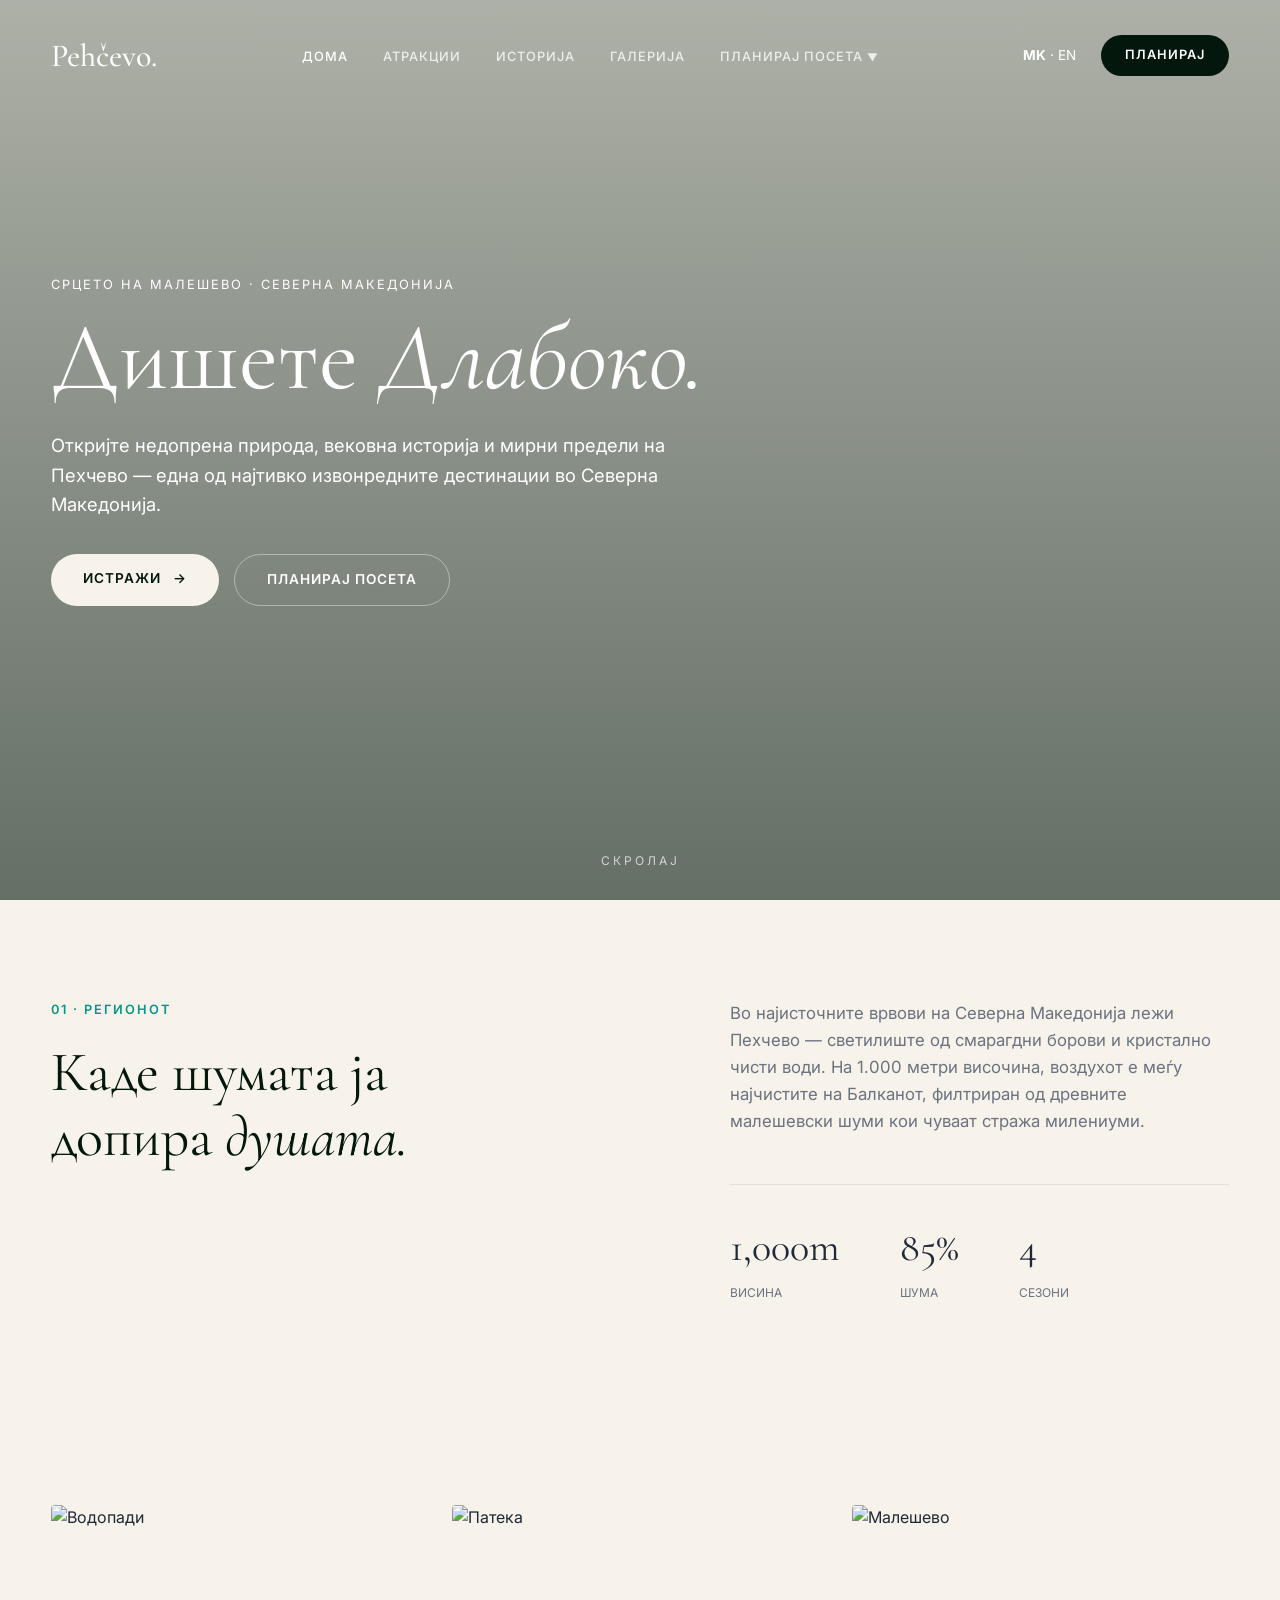
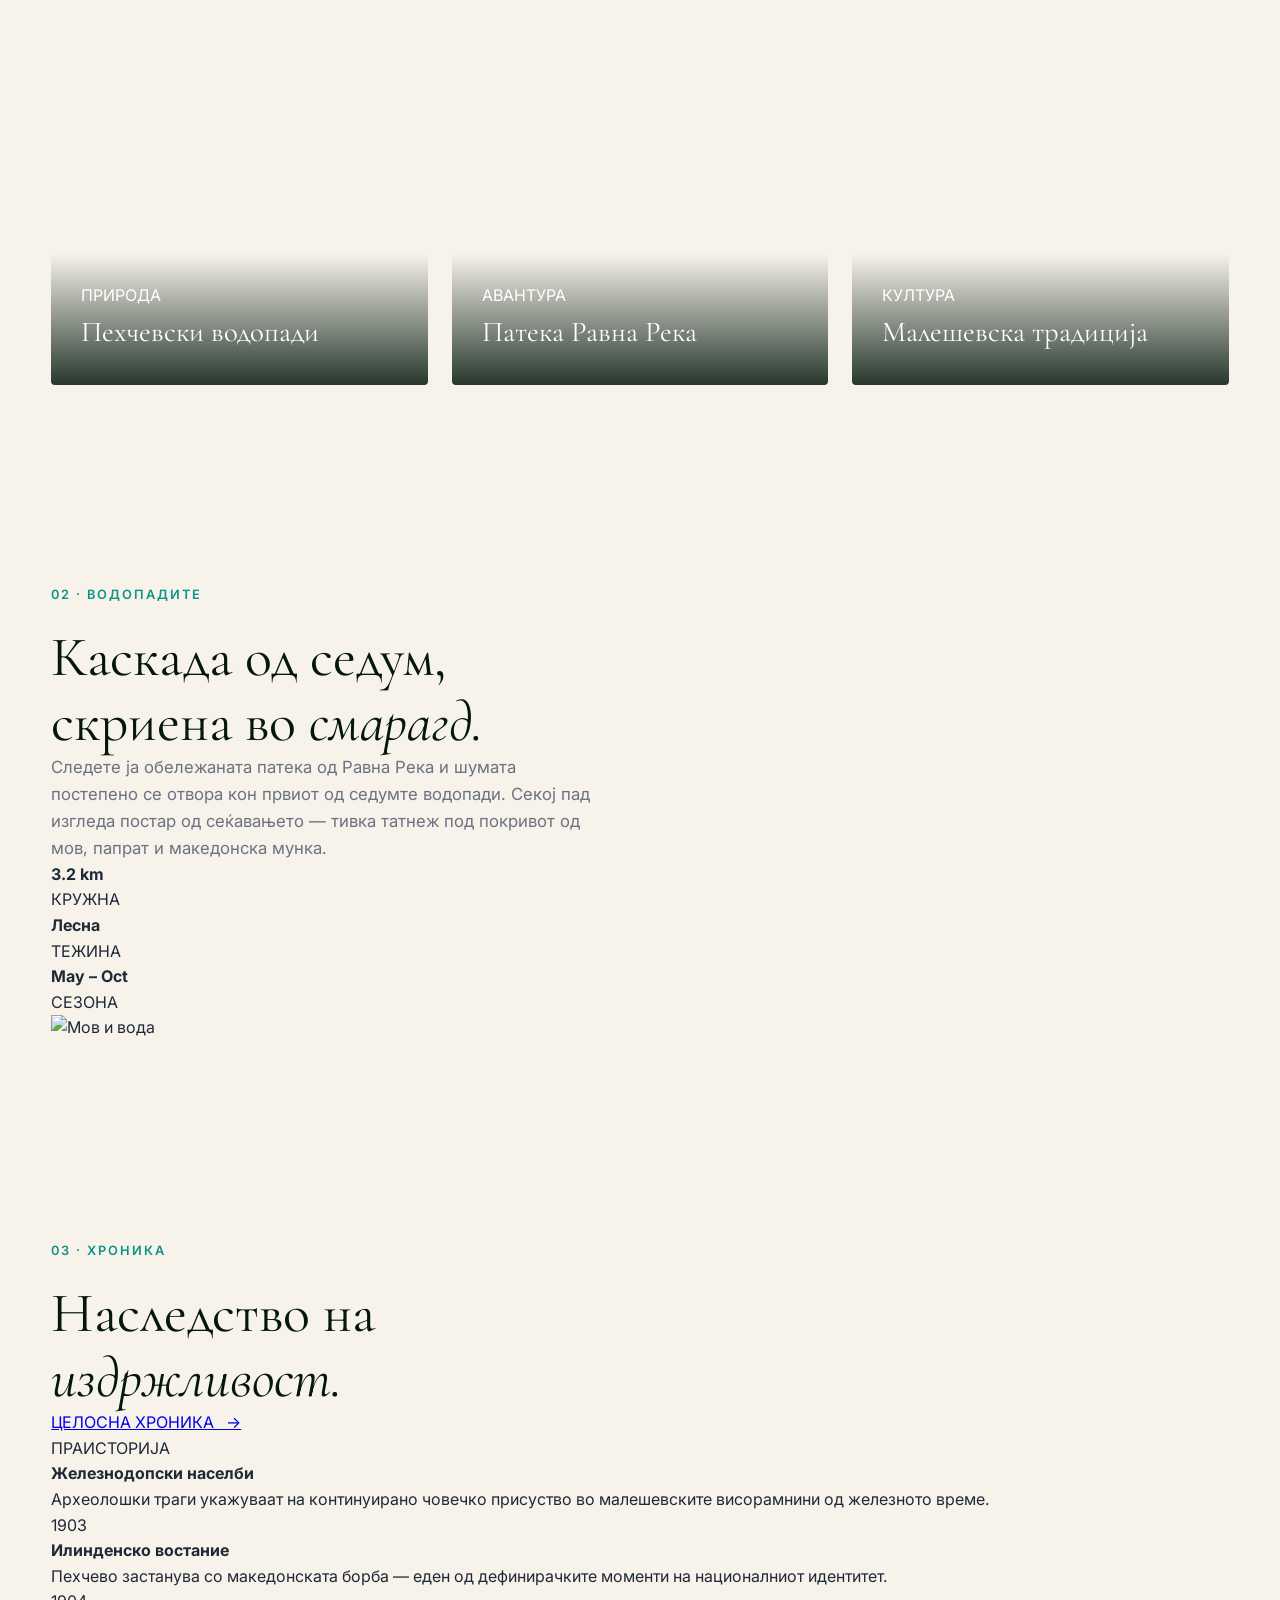
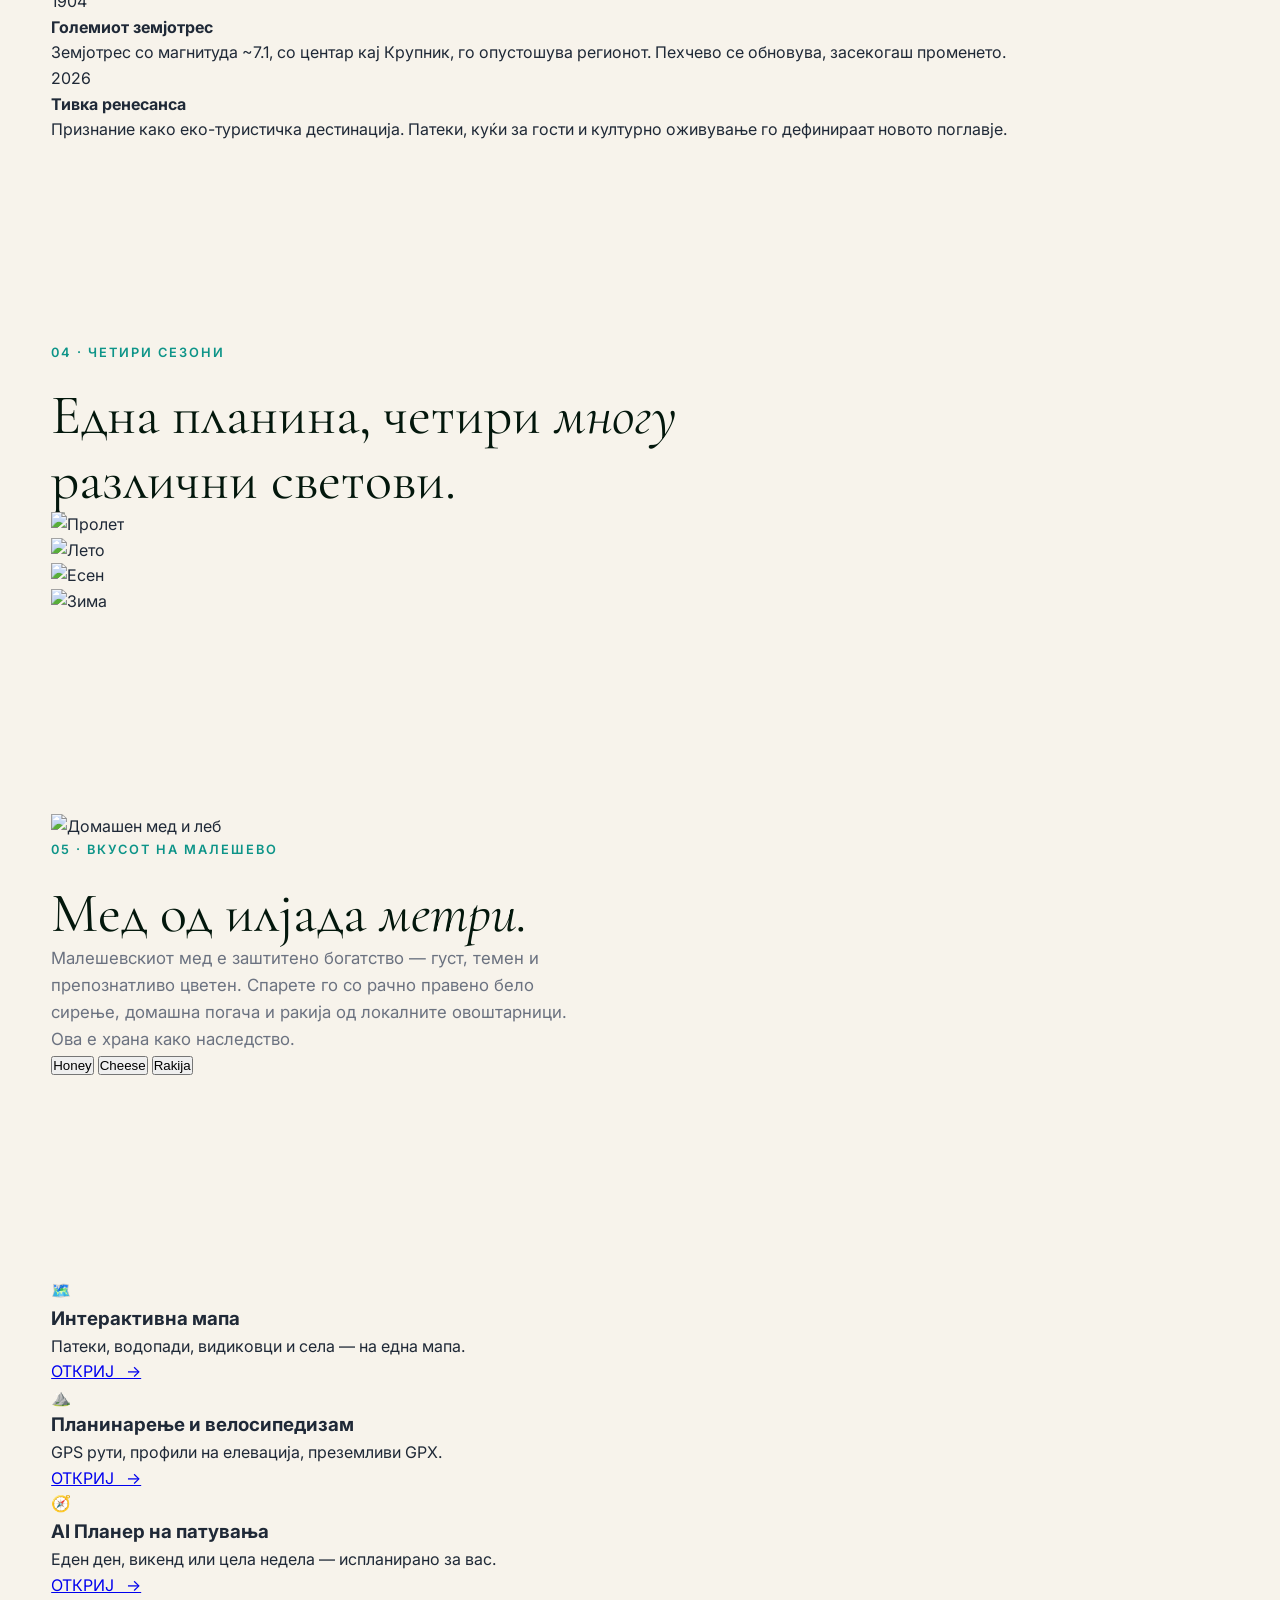
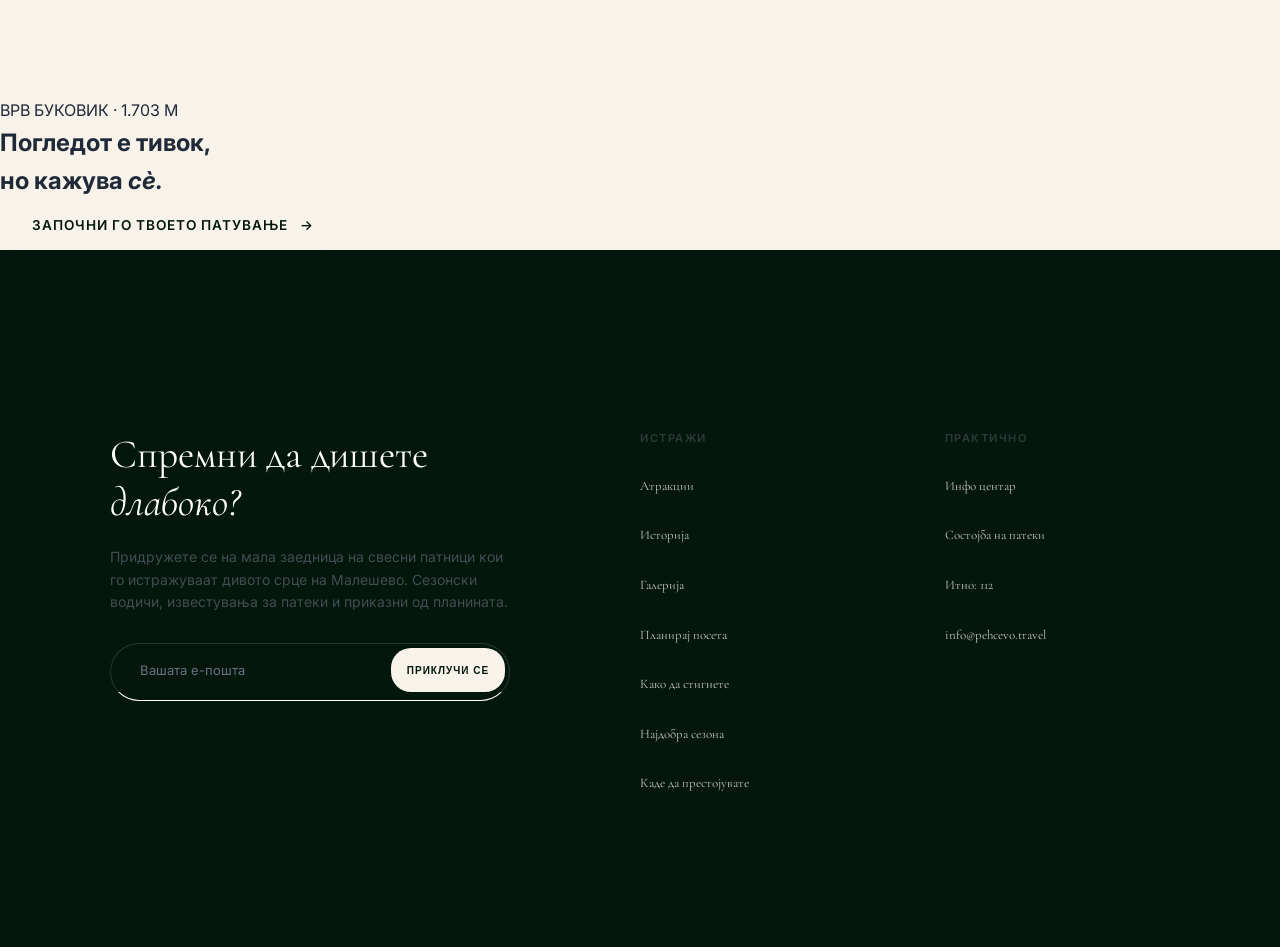
==== index.html @ 31b8f84a "first commit" ====
<!DOCTYPE html>
<html lang="mk">
<head>
    <meta charset="UTF-8">
    <meta name="viewport" content="width=device-width, initial-scale=1.0">
    <title>Пехчево - Дишете Длабоко</title>
    <!-- Премиум фонтови за автентичен изглед -->
    <link href="https://fonts.googleapis.com/css2?family=Cormorant+Garamond:ital,wght@0,400;0,500;0,600;1,400;1,500&family=Inter:wght@300;400;500;600&display=swap" rel="stylesheet">
    <link rel="stylesheet" href="css/style.css">
</head>
<body>

    <!-- HERO СЕКЦИЈА -->
    <header class="hero">
        <nav class="navbar">
            <div class="logo">Pehčevo.</div>
            <ul class="nav-links">
                <li><a href="#" class="active">ДОМА</a></li>
                <li><a href="attractions.html">АТРАКЦИИ</a></li>
                <li><a href="history.html">ИСТОРИЈА</a></li>
                <li><a href="galery.html">ГАЛЕРИЈА</a></li>
                <li><a href="visitplan.html">ПЛАНИРАЈ ПОСЕТА <small>▼</small></a></li>
            </ul>
            <div class="nav-right">
                <span class="lang-selector"><b>MK</b> · EN</span>
                <a href="#" class="btn-nav-cta">ПЛАНИРАЈ</a>
            </div>
        </nav>
        
        <div class="hero-content">
            <span class="hero-tag">СРЦЕТО НА МАЛЕШЕВО · СЕВЕРНА МАКЕДОНИЈА</span>
            <h1>Дишете <i>Длабоко.</i></h1>
            <p class="hero-desc">Откријте недопрена природа, вековна историја и мирни предели на Пехчево — една од најтивко извонредните дестинации во Северна Македонија.</p>
            <div class="hero-actions">
                <a href="#" class="btn btn-cream">ИСТРАЖИ &nbsp; →</a>
                <a href="#" class="btn btn-outline">ПЛАНИРАЈ ПОСЕТА</a>
            </div>
        </div>
        <div class="hero-footer">СКРОЛАЈ</div>
    </header>

    <main>
        <!-- СЕКЦИЈА 1: РЕГИОНОТ (СПЛИТ ТЕКСТ СО СТАТИСТИКИ) -->
        <section class="section-region">
            <div class="container-fluid split-layout">
                <div class="split-left">
                    <span class="section-tag">01 · РЕГИОНОТ</span>
                    <h2 class="section-title">Каде шумата ја<br>допира <i>душата.</i></h2>
                </div>
                <div class="split-right">
                    <p class="text-block">Во најисточните врвови на Северна Македонија лежи Пехчево — светилиште од смарагдни борови и кристално чисти води. На 1.000 метри височина, воздухот е меѓу најчистите на Балканот, филтриран од древните малешевски шуми кои чуваат стража милениуми.</p>
                    
                    <div class="stats-row">
                        <div class="stat-item">
                            <h3>1,000m</h3>
                            <span>ВИСИНА</span>
                        </div>
                        <div class="stat-item">
                            <h3>85%</h3>
                            <span>ШУМА</span>
                        </div>
                        <div class="stat-item">
                            <h3>4</h3>
                            <span>СЕЗОНИ</span>
                        </div>
                    </div>
                </div>
            </div>
        </section>

        <!-- СЕКЦИЈА 1.2: ТРИТЕ КАРТИЧКИ (НАМАЛЕНИ И ЕЛЕГАНТНИ) -->
        <section class="section-cards">
            <div class="container-fluid cards-container">
                <div class="compact-card">
                    <img src="https://images.unsplash.com/photo-1441974231531-c6227db76b6e?auto=format&fit=crop&w=600&q=80" alt="Водопади">
                    <div class="card-content">
                        <span class="card-tag">ПРИРОДА</span>
                        <h4>Пехчевски водопади</h4>
                    </div>
                </div>
                <div class="compact-card">
                    <img src="https://images.unsplash.com/photo-1447752875215-b2761acb3c5d?auto=format&fit=crop&w=600&q=80" alt="Патека">
                    <div class="card-content">
                        <span class="card-tag">АВАНТУРА</span>
                        <h4>Патека Равна Река</h4>
                    </div>
                </div>
                <div class="compact-card">
                    <img src="https://images.unsplash.com/photo-1464822759023-fed622ff2c3b?auto=format&fit=crop&w=600&q=80" alt="Малешево">
                    <div class="card-content">
                        <span class="card-tag">КУЛТУРА</span>
                        <h4>Малешевска традиција</h4>
                    </div>
                </div>
            </div>
        </section>

        <!-- СЕКЦИЈА 2: ВОДОПАДИТЕ (ЛЕВО ТЕКСТ, ДЕСНО ВЕРТИКАЛНА СЛИКА) -->
        <section class="section-cascade">
            <div class="container-fluid cascade-grid">
                <div class="cascade-text">
                    <span class="section-tag">02 · ВОДОПАДИТЕ</span>
                    <h2 class="section-title">Каскада од седум,<br>скриена во <i>смарагд.</i></h2>
                    <p class="text-block">Следете ја обележаната патека од Равна Река и шумата постепено се отвора кон првиот од седумте водопади. Секој пад изгледа постар од сеќавањето — тивка татнеж под покривот од мов, папрат и македонска мунка.</p>
                    
                    <div class="specs-row">
                        <div class="spec-item">
                            <h4>3.2 km</h4>
                            <span>КРУЖНА</span>
                        </div>
                        <div class="spec-item">
                            <h4>Лесна</h4>
                            <span>ТЕЖИНА</span>
                        </div>
                        <div class="spec-item">
                            <h4>May – Oct</h4>
                            <span>СЕЗОНА</span>
                        </div>
                    </div>
                </div>
                <div class="cascade-image">
                    <img src="https://images.unsplash.com/photo-1546182990-dffeafbe841d?auto=format&fit=crop&w=800&q=80" alt="Мов и вода">
                </div>
            </div>
        </section>

        <!-- СЕКЦИЈА 3: ХРОНИКА (ТЕМНО ЗЕЛЕНА) -->
        <section class="section-chronology">
            <div class="container-fluid">
                <div class="chronology-header">
                    <div>
                        <span class="section-tag">03 · ХРОНИКА</span>
                        <h2 class="section-title text-white">Наследство на<br><i>издржливост.</i></h2>
                    </div>
                    <a href="#" class="btn-timeline-link">ЦЕЛОСНА ХРОНИКА &nbsp; →</a>
                </div>
                
                <div class="chronology-timeline">
                    <div class="timeline-column">
                        <span class="timeline-tag"><span class="dot"></span> ПРАИСТОРИЈА</span>
                        <h4>Железнодопски населби</h4>
                        <p>Археолошки траги укажуваат на континуирано човечко присуство во малешевските висорамнини од железното време.</p>
                    </div>
                    <div class="timeline-column">
                        <span class="timeline-tag"><span class="dot"></span> 1903</span>
                        <h4>Илинденско востание</h4>
                        <p>Пехчево застанува со македонската борба — еден од дефинирачките моменти на националниот идентитет.</p>
                    </div>
                    <div class="timeline-column">
                        <span class="timeline-tag"><span class="dot"></span> 1904</span>
                        <h4>Големиот земјотрес</h4>
                        <p>Земјотрес со магнитуда ~7.1, со центар кај Крупник, го опустошува регионот. Пехчево се обновува, засекогаш променето.</p>
                    </div>
                    <div class="timeline-column">
                        <span class="timeline-tag"><span class="dot"></span> 2026</span>
                        <h4>Тивка ренесанса</h4>
                        <p>Признание како еко-туристичка дестинација. Патеки, куќи за гости и културно оживување го дефинираат новото поглавје.</p>
                    </div>
                </div>
            </div>
        </section>

        <!-- СЕКЦИЈА 4: ЧЕТИРИ СЕЗОНИ (КАРУСЕЛ СЛИКИ) -->
        <section class="section-seasons">
            <div class="container-fluid">
                <span class="section-tag">04 · ЧЕТИРИ СЕЗОНИ</span>
                <h2 class="section-title">Една планина, четири <i>многу</i><br>различни светови.</h2>
                
                <div class="seasons-track">
                    <div class="season-img"><img src="https://images.unsplash.com/photo-1502082553048-f009c37129b9?auto=format&fit=crop&w=500&q=80" alt="Пролет"></div>
                    <div class="season-img"><img src="https://images.unsplash.com/photo-1507525428034-b723cf961d3e?auto=format&fit=crop&w=500&q=80" alt="Лето"></div>
                    <div class="season-img"><img src="https://images.unsplash.com/photo-1441974231531-c6227db76b6e?auto=format&fit=crop&w=500&q=80" alt="Есен"></div>
                    <div class="season-img"><img src="https://images.unsplash.com/photo-1485594050903-8e8ee7b071a8?auto=format&fit=crop&w=500&q=80" alt="Зима"></div>
                </div>
            </div>
        </section>

        <!-- СЕКЦИЈА 5: ВКУСОТ НА МАЛЕШЕВО (МЕД И ХРАНА) -->
        <section class="section-taste">
            <div class="container-fluid taste-grid">
                <div class="taste-image">
                    <img src="https://images.unsplash.com/photo-1587049352846-4a222e784d38?auto=format&fit=crop&w=800&q=80" alt="Домашен мед и леб">
                </div>
                <div class="taste-text">
                    <span class="section-tag">05 · ВКУСОТ НА МАЛЕШЕВО</span>
                    <h2 class="section-title">Мед од илјада <i>метри.</i></h2>
                    <p class="text-block">Малешевскиот мед е заштитено богатство — густ, темен и препознатливо цветен. Спарете го со рачно правено бело сирење, домашна погача и ракија од локалните овоштарници. Ова е храна како наследство.</p>
                    
                    <div class="taste-tabs">
                        <button class="tab-btn active">Honey</button>
                        <button class="tab-btn">Cheese</button>
                        <button class="tab-btn">Rakija</button>
                    </div>
                </div>
            </div>
        </section>

        <!-- СЕКЦИЈА 6: ТРИТЕ БЕЛИ КАРТИЧКИ СО ИКОНИ -->
        <section class="section-tools">
            <div class="container-fluid tools-grid">
                <div class="tool-card">
                    <div class="tool-icon">🗺️</div>
                    <h3>Интерактивна мапа</h3>
                    <p>Патеки, водопади, видиковци и села — на една мапа.</p>
                    <a href="#" class="tool-link">ОТКРИЈ &nbsp; →</a>
                </div>
                <div class="tool-card">
                    <div class="tool-icon">⛰️</div>
                    <h3>Планинарење и велосипедизам</h3>
                    <p>GPS рути, профили на елевација, преземливи GPX.</p>
                    <a href="#" class="tool-link">ОТКРИЈ &nbsp; →</a>
                </div>
                <div class="tool-card">
                    <div class="tool-icon">🧭</div>
                    <h3>AI Планер на патувања</h3>
                    <p>Еден ден, викенд или цела недела — испланирано за вас.</p>
                    <a href="#" class="tool-link">ОТКРИЈ &nbsp; →</a>
                </div>
            </div>
        </section>

        <!-- СЕКЦИЈА 7: ГОЛЕМ ЦИТАТ БАНЕР -->
        <section class="section-quote-banner">
            <div class="quote-content">
                <span class="quote-tag">ВРВ БУКОВИК · 1.703 М</span>
                <h2>Погледот е тивок,<br>но кажува <i>сè.</i></h2>
                <a href="#" class="btn btn-cream">ЗАПОЧНИ ГО ТВОЕТО ПАТУВАЊЕ &nbsp; →</a>
            </div>
        </section>
    </main>

    <!-- ФУТЕР -->
    <footer class="footer">
        <div class="container-fluid footer-grid">
            <div class="footer-left">
                <h2>Спремни да дишете<br><i>длабоко?</i></h2>
                <p>Придружете се на мала заедница на свесни патници кои го истражуваат дивото срце на Малешево. Сезонски водичи, известувања за патеки и приказни од планината.</p>
                
                <div class="newsletter-wrap">
                    <input type="email" placeholder="Вашата е-пошта">
                    <button>ПРИКЛУЧИ СЕ</button>
                </div>
            </div>
            
            <div class="footer-links-col">
                <h4>ИСТРАЖИ</h4>
                <ul>
                    <li><a href="#">Атракции</a></li>
                    <li><a href="#">Историја</a></li>
                    <li><a href="#">Галерија</a></li>
                    <li><a href="#">Планирај посета</a></li>
                    <li><a href="#">Како да стигнете</a></li>
                    <li><a href="#">Најдобра сезона</a></li>
                    <li><a href="#">Каде да престојувате</a></li>
                </ul>
            </div>
            
            <div class="footer-links-col">
                <h4>ПРАКТИЧНО</h4>
                <ul>
                    <li><a href="#">Инфо центар</a></li>
                    <li><a href="#">Состојба на патеки</a></li>
                    <li><a href="#">Итно: 112</a></li>
                    <li><a href="#" class="email-link">info@pehcevo.travel</a></li>
                </ul>
            </div>
        </div>
    </footer>

    <script src="script.js"></script>
</body>
</html>
---- css/style.css ----
@charset "UTF-8";
* {
  margin: 0;
  padding: 0;
  box-sizing: border-box;
}

body {
  font-family: "Inter", sans-serif;
  background-color: oklch(96.5% 0.012 85deg);
  color: #1F2937;
  line-height: 1.6;
  overflow-x: hidden;
}
body.bg-cream .navbar {
  background-color: rgba(250, 248, 245, 0.85);
  backdrop-filter: blur(12px);
  border-bottom: 1px solid rgba(3, 23, 12, 0.05);
}
body.bg-cream .navbar .logo, body.bg-cream .navbar .nav-links a {
  color: #03170C;
}
body.bg-cream .navbar .nav-links a.active {
  border-bottom: 1px solid #03170C;
}

.container-fluid, .container-fluid-atrakcii {
  width: 100%;
  max-width: 1400px;
  margin: 0 auto;
  padding: 100px 4%;
}

.container-fluid-atrakcii {
  max-width: 1300px;
}

.section-tag {
  font-size: 0.8rem;
  font-weight: 600;
  letter-spacing: 2px;
  color: #0D9488;
  display: block;
  margin-bottom: 20px;
}

.section-title {
  font-family: "Cormorant Garamond", serif;
  font-size: 3.5rem;
  font-weight: 400;
  line-height: 1.15;
  color: #03170C;
}
.section-title i {
  font-style: italic;
}

.text-block {
  font-size: 1.05rem;
  color: #6B7280;
  max-width: 540px;
}

.btn {
  display: inline-block;
  padding: 14px 32px;
  border-radius: 50px;
  text-decoration: none;
  font-size: 0.85rem;
  font-weight: 600;
  letter-spacing: 1px;
  transition: all 0.3s ease;
}
.btn.btn-cream {
  background-color: oklch(96.5% 0.012 85deg);
  color: #03170C;
}
.btn.btn-cream:hover {
  background-color: rgba(250, 248, 245, 0.9);
}
.btn.btn-outline {
  border: 1px solid rgba(255, 255, 255, 0.4);
  color: #FFFFFF;
}
.btn.btn-outline:hover {
  border-color: #FFFFFF;
  background-color: rgba(255, 255, 255, 0.05);
}

.navbar {
  display: flex;
  justify-content: space-between;
  align-items: center;
  position: fixed;
  top: 0;
  left: 0;
  width: 100%;
  padding: 30px 4%;
  z-index: 100;
  transition: all 0.4s ease;
}
.navbar .logo {
  font-family: "Cormorant Garamond", serif;
  font-size: 2rem;
  font-weight: 500;
  color: #FFFFFF;
}
.navbar .nav-links {
  display: flex;
  list-style: none;
  gap: 35px;
}
.navbar .nav-links a {
  color: #FFFFFF;
  text-decoration: none;
  font-size: 0.8rem;
  letter-spacing: 1px;
  font-weight: 500;
  opacity: 0.8;
  padding-bottom: 4px;
  transition: opacity 0.3s;
}
.navbar .nav-links a.active, .navbar .nav-links a:hover {
  opacity: 1;
}
.navbar .nav-right {
  display: flex;
  align-items: center;
  gap: 25px;
  font-size: 0.85rem;
  color: #FFFFFF;
}
.navbar .nav-right .btn-nav-cta {
  background: #03170C;
  color: #FFFFFF;
  text-decoration: none;
  padding: 10px 24px;
  border-radius: 50px;
  font-weight: 600;
  font-size: 0.8rem;
  letter-spacing: 1px;
}

.atrakcii-hero {
  padding-top: 180px;
  padding-bottom: 60px;
}
.atrakcii-hero .editorial-title {
  font-family: "Cormorant Garamond", serif;
  font-size: 4.8rem;
  font-weight: 400;
  line-height: 1.05;
  color: #03170C;
  margin-bottom: 25px;
}
.atrakcii-hero .editorial-title i {
  font-style: italic;
}
.atrakcii-hero .editorial-subtitle {
  font-size: 1.15rem;
  color: #6B7280;
  max-width: 620px;
  line-height: 1.6;
}

.section-grid-atrakcii {
  padding-bottom: 140px;
}
.section-grid-atrakcii .attractions-masonry {
  display: grid;
  grid-template-columns: 1fr 1fr;
  gap: 60px;
  align-items: flex-start;
}
.section-grid-atrakcii .masonry-column {
  display: flex;
  flex-direction: column;
  gap: 80px;
}
.section-grid-atrakcii .masonry-column.col-right {
  margin-top: 120px;
}
.section-grid-atrakcii .attraction-card {
  cursor: pointer;
  transition: transform 0.4s cubic-bezier(0.25, 1, 0.5, 1);
}
.section-grid-atrakcii .attraction-card .card-image-wrapper {
  width: 100%;
  height: 540px;
  overflow: hidden;
  border-radius: 2px;
  background-color: #E5E7EB;
  margin-bottom: 22px;
}
.section-grid-atrakcii .attraction-card .card-image-wrapper img {
  width: 100%;
  height: 100%;
  -o-object-fit: cover;
     object-fit: cover;
  transition: transform 0.7s cubic-bezier(0.25, 1, 0.5, 1);
}
.section-grid-atrakcii .attraction-card .card-meta {
  display: flex;
  justify-content: space-between;
  align-items: center;
  border-bottom: 1px solid rgba(3, 23, 12, 0.08);
  padding-bottom: 12px;
  margin-bottom: 16px;
}
.section-grid-atrakcii .attraction-card .card-meta .tag {
  font-size: 0.75rem;
  font-weight: 600;
  letter-spacing: 1.5px;
  color: #0D9488;
}
.section-grid-atrakcii .attraction-card .card-meta .details {
  font-size: 0.75rem;
  color: #9CA3AF;
  letter-spacing: 0.5px;
}
.section-grid-atrakcii .attraction-card h3 {
  font-family: "Cormorant Garamond", serif;
  font-size: 2.2rem;
  font-weight: 400;
  color: #03170C;
  margin-bottom: 12px;
}
.section-grid-atrakcii .attraction-card p {
  font-size: 0.95rem;
  color: #6B7280;
  line-height: 1.55;
  max-width: 92%;
}
.section-grid-atrakcii .attraction-card:hover {
  transform: translateY(-6px);
}
.section-grid-atrakcii .attraction-card:hover .card-image-wrapper img {
  transform: scale(1.03);
}

.editorial-modal {
  position: fixed;
  top: 0;
  left: 0;
  width: 100%;
  height: 100%;
  z-index: 1000;
  display: flex;
  align-items: center;
  justify-content: center;
  opacity: 0;
  pointer-events: none;
  transition: opacity 0.4s ease;
}
.editorial-modal.open {
  opacity: 1;
  pointer-events: auto;
}
.editorial-modal.open .modal-window {
  transform: scale(1) translateY(0);
}
.editorial-modal .modal-backdrop {
  position: absolute;
  width: 100%;
  height: 100%;
  background-color: rgba(3, 23, 12, 0.4);
  backdrop-filter: blur(8px);
}
.editorial-modal .modal-window {
  position: relative;
  background-color: oklch(96.5% 0.012 85deg);
  width: 92%;
  max-width: 1050px;
  max-height: 85vh;
  border-radius: 4px;
  overflow-y: auto;
  z-index: 1001;
  box-shadow: 0 30px 60px rgba(3, 23, 12, 0.15);
  transform: scale(0.96) translateY(20px);
  transition: transform 0.5s cubic-bezier(0.25, 1, 0.5, 1);
}
.editorial-modal .modal-window::-webkit-scrollbar {
  width: 6px;
}
.editorial-modal .modal-window::-webkit-scrollbar-thumb {
  background-color: rgba(3, 23, 12, 0.2);
  border-radius: 10px;
}
.editorial-modal .modal-close-btn {
  position: absolute;
  top: 20px;
  right: 25px;
  background: transparent;
  border: none;
  font-size: 2.8rem;
  cursor: pointer;
  color: #03170C;
  z-index: 1002;
  line-height: 1;
  opacity: 0.5;
  transition: opacity 0.2s;
}
.editorial-modal .modal-close-btn:hover {
  opacity: 1;
}
.editorial-modal .modal-grid {
  display: grid;
  grid-template-columns: 1.1fr 1fr;
  align-items: stretch;
}
.editorial-modal .modal-image-col {
  position: relative;
  min-height: 550px;
}
.editorial-modal .modal-image-col img {
  width: 100%;
  height: 100%;
  -o-object-fit: cover;
     object-fit: cover;
  position: absolute;
  top: 0;
  left: 0;
}
.editorial-modal .modal-text-col {
  padding: 60px 50px;
  display: flex;
  flex-direction: column;
  justify-content: center;
}
.editorial-modal .modal-text-col .modal-header-meta {
  display: flex;
  gap: 15px;
  margin-bottom: 25px;
  align-items: center;
  border-bottom: 1px solid rgba(3, 23, 12, 0.08);
  padding-bottom: 15px;
}
.editorial-modal .modal-text-col .modal-tag {
  font-size: 0.8rem;
  font-weight: 600;
  color: #0D9488;
  letter-spacing: 2px;
}
.editorial-modal .modal-text-col .modal-meta-info {
  font-size: 0.8rem;
  color: #6B7280;
}
.editorial-modal .modal-text-col h2 {
  font-family: "Cormorant Garamond", serif;
  font-size: 3.2rem;
  font-weight: 400;
  color: #03170C;
  line-height: 1.1;
  margin-bottom: 25px;
}
.editorial-modal .modal-text-col p {
  font-size: 1rem;
  color: #1F2937;
  line-height: 1.65;
  margin-bottom: 40px;
}
.editorial-modal .modal-text-col .btn-modal-cta {
  display: inline-block;
  background-color: #03170C;
  color: #FFFFFF;
  text-decoration: none;
  padding: 14px 38px;
  border-radius: 50px;
  font-size: 0.85rem;
  font-weight: 600;
  letter-spacing: 1px;
  transition: background-color 0.3s;
}
.editorial-modal .modal-text-col .btn-modal-cta:hover {
  background-color: rgb(5.9423076923, 45.5576923077, 23.7692307692);
}

.hero {
  height: 100vh;
  background: linear-gradient(rgba(3, 23, 12, 0.3), rgba(3, 23, 12, 0.6)), url("https://images.unsplash.com/photo-1448375240586-882707db888b?auto=format&fit=crop&w=1920&q=80") center center/cover;
  display: flex;
  flex-direction: column;
  justify-content: space-between;
  padding: 30px 4%;
  color: #FFFFFF;
}
.hero .hero-content {
  max-width: 680px;
  margin: auto 0;
}
.hero .hero-content h1 {
  font-family: "Cormorant Garamond", serif;
  font-size: 6rem;
  font-weight: 400;
  margin-bottom: 25px;
  line-height: 1;
}
.hero .hero-content h1 i {
  font-style: italic;
}
.hero .hero-content .hero-tag {
  font-size: 0.8rem;
  letter-spacing: 2px;
  display: block;
  margin-bottom: 15px;
}
.hero .hero-content .hero-desc {
  font-size: 1.15rem;
  margin-bottom: 35px;
}
.hero .hero-content .hero-actions {
  display: flex;
  gap: 15px;
}
.hero .hero-footer {
  text-align: center;
  font-size: 0.75rem;
  letter-spacing: 3px;
  opacity: 0.7;
}

.split-layout {
  display: grid;
  grid-template-columns: 1.2fr 1fr;
  gap: 80px;
}
.split-layout .stats-row {
  display: flex;
  gap: 60px;
  margin-top: 50px;
  padding-top: 30px;
  border-top: 1px solid rgba(0, 0, 0, 0.08);
}
.split-layout .stats-row .stat-item h3 {
  font-family: "Cormorant Garamond", serif;
  font-size: 2.5rem;
  font-weight: 400;
}
.split-layout .stats-row .stat-item span {
  font-size: 0.75rem;
  color: #6B7280;
}

.section-cards .cards-container {
  display: grid;
  grid-template-columns: repeat(3, 1fr);
  gap: 24px;
}

.compact-card {
  position: relative;
  height: 480px;
  overflow: hidden;
  border-radius: 4px;
}
.compact-card img {
  width: 100%;
  height: 100%;
  -o-object-fit: cover;
     object-fit: cover;
  transition: transform 0.6s;
}
.compact-card .card-content {
  position: absolute;
  bottom: 0;
  left: 0;
  width: 100%;
  padding: 30px;
  background: linear-gradient(transparent, rgba(3, 23, 12, 0.85));
  color: #FFFFFF;
}
.compact-card .card-content h4 {
  font-family: "Cormorant Garamond", serif;
  font-size: 1.8rem;
  font-weight: 400;
}
.compact-card:hover img {
  transform: scale(1.04);
}

.footer {
  background-color: #020F08;
  color: #FFFFFF;
}
.footer .footer-grid {
  display: grid;
  grid-template-columns: 2fr 1fr 1fr;
  gap: 80px;
}
.footer .footer-left h2 {
  font-family: "Cormorant Garamond", serif;
  font-size: 3rem;
  font-weight: 400;
  line-height: 1.15;
  margin-bottom: 25px;
}
.footer .footer-left h2 i {
  font-style: italic;
}
.footer .footer-left p {
  font-size: 0.95rem;
  opacity: 0.6;
  max-width: 480px;
  margin-bottom: 40px;
}
.footer .footer-left .newsletter-wrap {
  display: flex;
  max-width: 450px;
  border: 1px solid rgba(255, 255, 255, 0.15);
  border-radius: 50px;
  padding: 4px;
}
.footer .footer-left .newsletter-wrap input {
  background: transparent;
  border: none;
  padding: 14px 25px;
  color: #FFFFFF;
  flex: 1;
  outline: none;
}
.footer .footer-left .newsletter-wrap button {
  background-color: oklch(96.5% 0.012 85deg);
  color: #03170C;
  border: none;
  padding: 0 28px;
  border-radius: 50px;
  font-weight: 600;
  cursor: pointer;
}
.footer .footer-links-col h4 {
  font-size: 0.8rem;
  letter-spacing: 2px;
  opacity: 0.4;
  margin-bottom: 25px;
}
.footer .footer-links-col ul {
  list-style: none;
  display: flex;
  flex-direction: column;
  gap: 12px;
}
.footer .footer-links-col ul a {
  color: #FFFFFF;
  text-decoration: none;
  font-family: "Cormorant Garamond", serif;
  font-size: 1.15rem;
  opacity: 0.8;
}
.footer .footer-links-col ul a:hover {
  opacity: 1;
}

@media (max-width: 1024px) {
  .attractions-masonry, .split-layout, .footer-grid, .cards-container {
    grid-template-columns: 1fr !important;
    gap: 50px !important;
  }
  .col-right {
    margin-top: 0 !important;
  }
  .navbar {
    padding: 20px 4%;
  }
  .navbar .nav-links {
    display: none;
  }
  .atrakcii-hero .editorial-title {
    font-size: 3.2rem !important;
  }
  .modal-grid {
    grid-template-columns: 1fr !important;
  }
  .modal-image-col {
    min-height: 280px !important;
    height: 280px;
  }
  .modal-text-col {
    padding: 35px 25px !important;
  }
}
.history-hero {
  padding: 180px 5% 80px 5%;
  background-color: oklch(96.5% 0.012 85deg);
}
.history-hero .container-fluid-history {
  max-width: 1200px;
  margin: 0 auto;
}
.history-hero .section-tag {
  font-size: 11px;
  font-weight: 600;
  letter-spacing: 2px;
  color: #0D9488;
  display: block;
  margin-bottom: 16px;
  text-transform: uppercase;
}
.history-hero .editorial-title {
  font-family: "Cormorant Garamond", serif;
  font-size: 72px;
  line-height: 1.1;
  font-weight: 400;
  color: #03170C;
  margin-bottom: 24px;
  letter-spacing: -1.5px;
}
.history-hero .editorial-title i {
  font-style: italic;
  font-weight: 400;
}
.history-hero .editorial-subtitle {
  font-size: 16px;
  font-weight: 400;
  color: #6B7280;
  max-width: 580px;
  line-height: 1.7;
}

.section-timeline {
  background-color: #03170C;
  padding: 120px 5%;
  position: relative;
  color: oklch(96.5% 0.012 85deg);
  overflow: hidden;
}
.section-timeline .timeline-bg-ghost {
  position: absolute;
  width: 550px;
  height: 750px;
  background-size: cover;
  background-position: center;
  opacity: 0.12;
  filter: grayscale(100%) contrast(1.25) brightness(0.75);
  pointer-events: none;
  z-index: 1;
  transition: transform 0.4s ease-out;
  border-radius: 8px;
}
.section-timeline .timeline-bg-ghost.img-1 {
  top: 8%;
  left: 3%;
}
.section-timeline .timeline-bg-ghost.img-2 {
  top: 40%;
  right: 3%;
}
.section-timeline .timeline-bg-ghost.img-3 {
  bottom: 8%;
  left: 4%;
}
.section-timeline .timeline-container {
  max-width: 1000px;
  margin: 0 auto;
  position: relative;
  z-index: 2;
}
.section-timeline .timeline-line {
  position: absolute;
  left: 50%;
  top: 0;
  bottom: 0;
  width: 2px;
  background-color: oklch(96.5% 0.012 85deg);
  transform: translateX(-50%);
}
.section-timeline .timeline-line .timeline-progress {
  position: absolute;
  left: 0;
  top: 0;
  width: 100%;
  height: 0%;
  background: linear-gradient(to bottom, #0D9488, oklch(96.5% 0.012 85deg));
  box-shadow: 0 0 12px rgba(13, 148, 136, 0.6);
  transition: height 0.1s ease-out;
}
.section-timeline .timeline-item {
  display: flex;
  justify-content: flex-end;
  padding-right: 50%;
  position: relative;
  margin-bottom: 100px;
  width: 100%;
  opacity: 0;
  transition: all 0.9s cubic-bezier(0.16, 1, 0.3, 1);
}
.section-timeline .timeline-item.left {
  transform: translateX(-40px);
}
.section-timeline .timeline-item.right {
  justify-content: flex-start;
  padding-left: 50%;
  padding-right: 0;
  transform: translateX(40px);
}
.section-timeline .timeline-item.visible {
  opacity: 1;
  transform: translateX(0);
}
.section-timeline .timeline-item.visible .timeline-dot {
  background-color: #0D9488;
  transform: translateX(-50%) scale(1.3);
  box-shadow: 0 0 12px #0D9488;
}
.section-timeline .timeline-dot {
  position: absolute;
  left: 50%;
  top: 6px;
  width: 10px;
  height: 10px;
  border-radius: 50%;
  background-color: oklch(96.5% 0.012 85deg);
  border: 2px solid #03170C;
  transform: translateX(-50%);
  z-index: 3;
  transition: background-color 0.4s ease, transform 0.4s ease;
}
.section-timeline .timeline-content {
  width: 85%;
  padding: 0 20px;
}
.section-timeline .timeline-content .timeline-date {
  display: block;
  font-size: 11px;
  font-weight: 600;
  letter-spacing: 1.5px;
  color: #0D9488;
  margin-bottom: 12px;
}
.section-timeline .timeline-content h3 {
  font-family: "Cormorant Garamond", serif;
  font-size: 28px;
  font-weight: 500;
  color: #FFFFFF;
  margin-bottom: 16px;
}
.section-timeline .timeline-content p {
  font-size: 14px;
  color: oklch(96.5% 0.012 85deg);
  line-height: 1.7;
  max-width: 400px;
}
.section-timeline .timeline-item.left .timeline-content {
  text-align: right;
  margin-right: auto;
}
.section-timeline .timeline-item.left .timeline-content p {
  margin-left: auto;
}
.section-timeline .timeline-item.right .timeline-content {
  text-align: left;
  margin-left: auto;
}

.section-earthquake {
  padding: 120px 5%;
  background-color: oklch(96.5% 0.012 85deg);
}
.section-earthquake .split-earthquake {
  display: flex;
  align-items: center;
  gap: 8%;
}
.section-earthquake .eq-image-side {
  flex: 1;
  position: relative;
}
.section-earthquake .eq-image-side img {
  width: 100%;
  height: auto;
  max-height: 600px;
  -o-object-fit: cover;
     object-fit: cover;
  border-radius: 4px;
  box-shadow: 0 30px 60px rgba(3, 23, 12, 0.12);
}
.section-earthquake .eq-text-side {
  flex: 1.2;
}
.section-earthquake .eq-text-side h2 {
  font-family: "Cormorant Garamond", serif;
  font-size: 48px;
  line-height: 1.15;
  color: #03170C;
  margin-bottom: 24px;
}
.section-earthquake .eq-text-side p {
  font-size: 15px;
  color: #6B7280;
  line-height: 1.8;
  margin-bottom: 40px;
  max-width: 520px;
}
.section-earthquake .eq-stats-grid {
  display: grid;
  grid-template-columns: repeat(3, 1fr);
  gap: 20px;
}
.section-earthquake .eq-stat-box {
  background-color: rgba(3, 23, 12, 0.04);
  border: 1px solid rgba(3, 23, 12, 0.08);
  padding: 24px;
  border-radius: 4px;
}
.section-earthquake .eq-stat-box span {
  display: block;
  font-size: 10px;
  font-weight: 600;
  letter-spacing: 1.5px;
  color: #0D9488;
  margin-bottom: 8px;
}
.section-earthquake .eq-stat-box h3 {
  font-family: "Cormorant Garamond", serif;
  font-size: 28px;
  color: #03170C;
}

.footer {
  background-color: #03170C;
  color: oklch(96.5% 0.012 85deg);
  padding: 100px 5% 50px 5%;
}
.footer .footer-grid {
  display: grid;
  grid-template-columns: 2fr 1fr 1fr;
  gap: 60px;
}
.footer .footer-left h2 {
  font-family: "Cormorant Garamond", serif;
  font-size: 44px;
  font-weight: 400;
  line-height: 1.1;
  margin-bottom: 16px;
  color: #FFFFFF;
}
.footer .footer-left h2 i {
  font-style: italic;
}
.footer .footer-left p {
  font-size: 14px;
  color: oklch(96.5% 0.012 85deg);
  max-width: 360px;
  margin-bottom: 32px;
}
.footer .newsletter-wrap {
  display: flex;
  max-width: 420px;
  border-bottom: 1px solid oklch(96.5% 0.012 85deg);
  padding-bottom: 8px;
}
.footer .newsletter-wrap input {
  background: none;
  border: none;
  outline: none;
  color: oklch(96.5% 0.012 85deg);
  font-family: "Inter", sans-serif;
  font-size: 14px;
  width: 100%;
}
.footer .newsletter-wrap input::-moz-placeholder {
  color: oklch(96.5% 0.012 85deg);
}
.footer .newsletter-wrap input::placeholder {
  color: oklch(96.5% 0.012 85deg);
}
.footer .newsletter-wrap button {
  background: none;
  border: none;
  color: oklch(96.5% 0.012 85deg);
  font-size: 11px;
  font-weight: 600;
  letter-spacing: 1px;
  cursor: pointer;
  transition: color 0.3s ease;
}
.footer .newsletter-wrap button:hover {
  color: #0D9488;
}
.footer .footer-links-col h4 {
  font-size: 11px;
  font-weight: 600;
  letter-spacing: 2px;
  color: #0D9488;
  margin-bottom: 24px;
}
.footer .footer-links-col ul {
  list-style: none;
}
.footer .footer-links-col ul li {
  margin-bottom: 12px;
}
.footer .footer-links-col ul li a {
  color: oklch(96.5% 0.012 85deg);
  text-decoration: none;
  font-size: 13px;
  transition: color 0.3s ease;
}
.footer .footer-links-col ul li a:hover {
  color: #FFFFFF;
}

@media (max-width: 1024px) {
  .history-hero .editorial-title {
    font-size: 54px;
  }
  .section-earthquake .split-earthquake {
    flex-direction: column;
    gap: 40px;
  }
}
@media (max-width: 768px) {
  .navbar {
    padding: 20px 5%;
  }
  .navbar .nav-links, .navbar .nav-right {
    display: none;
  }
  .section-timeline .timeline-line {
    left: 20px;
  }
  .section-timeline .timeline-line .timeline-progress {
    left: 0;
  }
  .section-timeline .timeline-item {
    padding-left: 50px !important;
    padding-right: 0 !important;
    justify-content: flex-start !important;
  }
  .section-timeline .timeline-dot {
    left: 20px !important;
  }
  .section-timeline .timeline-content {
    text-align: left !important;
    width: 100% !important;
  }
  .section-timeline .timeline-content p {
    margin-left: 0 !important;
  }
  .section-earthquake .eq-stats-grid {
    grid-template-columns: 1fr;
    gap: 12px;
  }
  .footer .footer-grid {
    grid-template-columns: 1fr;
    gap: 40px;
  }
}
.gallery-hero {
  padding: 180px 5% 60px 5%;
  background-color: oklch(96.5% 0.012 85deg);
}
.gallery-hero .container-fluid-gallery {
  max-width: 1300px;
  margin: 0 auto;
}
.gallery-hero .section-tag {
  font-size: 11px;
  font-weight: 600;
  letter-spacing: 2.5px;
  color: #0D9488;
  display: block;
  margin-bottom: 16px;
  text-transform: uppercase;
}
.gallery-hero .editorial-title {
  font-family: "Cormorant Garamond", serif;
  font-size: 72px;
  line-height: 1.1;
  font-weight: 400;
  color: #03170C;
  margin-bottom: 24px;
  letter-spacing: -1.5px;
}
.gallery-hero .editorial-title i {
  font-style: italic;
}
.gallery-hero .editorial-subtitle {
  font-size: 16px;
  color: #6B7280;
  max-width: 580px;
  line-height: 1.7;
}

.section-gallery {
  padding: 0 5% 120px 5%;
  background-color: oklch(96.5% 0.012 85deg);
}
.section-gallery .gallery-grid {
  max-width: 1300px;
  margin: 0 auto;
  display: grid;
  grid-template-columns: repeat(12, 1fr);
  gap: 24px;
}
.section-gallery .gallery-card {
  position: relative;
  height: 400px;
  overflow: hidden;
  background-color: #03170C;
  box-shadow: 0 10px 30px rgba(3, 23, 12, 0.05);
  cursor: pointer;
}
.section-gallery .gallery-card img {
  width: 100%;
  height: 100%;
  -o-object-fit: cover;
     object-fit: cover;
  transition: transform 0.6s cubic-bezier(0.16, 1, 0.3, 1);
}
.section-gallery .gallery-card .card-overlay {
  position: absolute;
  inset: 0;
  background: linear-gradient(to top, rgba(3, 23, 12, 0.85) 0%, rgba(3, 23, 12, 0.2) 60%, rgba(3, 23, 12, 0) 100%);
  display: flex;
  flex-direction: column;
  justify-content: flex-end;
  padding: 32px;
  z-index: 2;
  transition: background 0.4s ease;
}
.section-gallery .gallery-card .card-category {
  font-size: 10px;
  font-weight: 600;
  letter-spacing: 2px;
  color: #0D9488;
  margin-bottom: 8px;
  text-transform: uppercase;
  opacity: 0.9;
  transform: translateY(5px);
  transition: transform 0.4s ease;
}
.section-gallery .gallery-card .card-title {
  font-family: "Cormorant Garamond", serif;
  font-size: 26px;
  font-weight: 500;
  color: #FFFFFF;
  line-height: 1.2;
  position: relative;
  padding-bottom: 8px;
}
.section-gallery .gallery-card .card-title::after {
  content: "";
  position: absolute;
  bottom: 0;
  left: 0;
  width: 0px;
  height: 2px;
  background-color: #0D9488;
  transition: width 0.4s cubic-bezier(0.16, 1, 0.3, 1);
}
.section-gallery .gallery-card:hover img {
  transform: scale(1.06);
}
.section-gallery .gallery-card:hover .card-overlay {
  background: linear-gradient(to top, rgba(3, 23, 12, 0.95) 0%, rgba(3, 23, 12, 0.4) 65%, rgba(3, 23, 12, 0.1) 100%);
}
.section-gallery .gallery-card:hover .card-category {
  transform: translateY(0);
}
.section-gallery .gallery-card:hover .card-title::after {
  width: 60px;
}
.section-gallery .gallery-card.span-12 {
  grid-column: span 12;
}
.section-gallery .gallery-card.span-8 {
  grid-column: span 8;
}
.section-gallery .gallery-card.span-7 {
  grid-column: span 7;
}
.section-gallery .gallery-card.span-5 {
  grid-column: span 5;
}
.section-gallery .gallery-card.span-4 {
  grid-column: span 4;
}

@media (max-width: 1024px) {
  .section-gallery .gallery-grid {
    gap: 16px;
  }
  .section-gallery .gallery-grid .gallery-card {
    height: 350px;
  }
  .section-gallery .gallery-grid .gallery-card.span-8, .section-gallery .gallery-grid .gallery-card.span-7, .section-gallery .gallery-grid .gallery-card.span-5, .section-gallery .gallery-grid .gallery-card.span-4 {
    grid-column: span 6;
  }
}
@media (max-width: 768px) {
  .gallery-hero {
    padding-top: 140px;
  }
  .gallery-hero .editorial-title {
    font-size: 48px;
  }
  .section-gallery .gallery-grid {
    grid-template-columns: 1fr;
  }
  .section-gallery .gallery-grid .gallery-card {
    grid-column: span 12 !important;
    height: 280px;
  }
  .section-gallery .gallery-grid .gallery-card .card-overlay {
    padding: 20px;
  }
  .section-gallery .gallery-grid .gallery-card .card-title {
    font-size: 22px;
  }
}
.visit-hero {
  padding: 180px 5% 40px 5%;
  background-color: oklch(96.5% 0.012 85deg);
}
.visit-hero .container-fluid-visit {
  max-width: 1200px;
  margin: 0 auto;
}
.visit-hero .section-tag {
  font-size: 11px;
  font-weight: 600;
  letter-spacing: 2px;
  color: #0D9488;
  display: block;
  margin-bottom: 16px;
}
.visit-hero .editorial-title {
  font-family: "Cormorant Garamond", serif;
  font-size: 64px;
  line-height: 1.15;
  font-weight: 400;
  color: #03170C;
  letter-spacing: -1px;
}
.visit-hero .editorial-title i {
  font-style: italic;
}

.section-info-cards {
  padding: 20px 5% 80px 5%;
  background-color: oklch(96.5% 0.012 85deg);
}
.section-info-cards .info-grid {
  max-width: 1200px;
  margin: 0 auto;
  display: grid;
  grid-template-columns: repeat(3, 1fr);
  gap: 32px;
}
.section-info-cards .info-card {
  background-color: #FFFFFF;
  padding: 40px;
  border-radius: 4px;
  text-decoration: none;
  color: #1F2937;
  box-shadow: 0 4px 20px rgba(3, 23, 12, 0.03);
  display: flex;
  flex-direction: column;
  transition: transform 0.3s cubic-bezier(0.16, 1, 0.3, 1), box-shadow 0.3s ease;
}
.section-info-cards .info-card:hover {
  transform: translateY(-6px);
  box-shadow: 0 20px 40px rgba(3, 23, 12, 0.08);
}
.section-info-cards .info-card:hover .card-link {
  color: #03170C;
}
.section-info-cards .info-card .card-icon {
  color: #0D9488;
  margin-bottom: 24px;
}
.section-info-cards .info-card h3 {
  font-family: "Cormorant Garamond", serif;
  font-size: 24px;
  font-weight: 500;
  margin-bottom: 16px;
  color: #03170C;
}
.section-info-cards .info-card p {
  font-size: 14px;
  color: #6B7280;
  line-height: 1.6;
  margin-bottom: 32px;
  flex-grow: 1;
}
.section-info-cards .info-card .card-link {
  font-size: 11px;
  font-weight: 600;
  letter-spacing: 1px;
  color: #0D9488;
  transition: color 0.2s ease;
}

.section-itineraries {
  padding: 100px 5%;
  background-color: #FFFFFF;
}
.section-itineraries .container-fluid-visit {
  max-width: 1200px;
  margin: 0 auto;
}
.section-itineraries .section-title {
  font-family: "Cormorant Garamond", serif;
  font-size: 42px;
  color: #03170C;
  margin-bottom: 48px;
}
.section-itineraries .itinerary-grid {
  display: grid;
  grid-template-columns: repeat(3, 1fr);
  gap: 32px;
}
.section-itineraries .itinerary-card {
  background-color: oklch(96.5% 0.012 85deg);
  padding: 40px;
  border-radius: 4px;
  text-decoration: none;
  color: #1F2937;
  transition: transform 0.3s ease, box-shadow 0.3s ease;
}
.section-itineraries .itinerary-card:hover {
  transform: translateY(-4px);
  box-shadow: 0 15px 30px rgba(3, 23, 12, 0.06);
}
.section-itineraries .itinerary-card .card-head {
  display: flex;
  gap: 16px;
  align-items: flex-start;
  margin-bottom: 32px;
  border-bottom: 1px solid rgba(3, 23, 12, 0.1);
  padding-bottom: 20px;
}
.section-itineraries .itinerary-card .icon-wrap {
  color: #0D9488;
  background-color: #FFFFFF;
  padding: 10px;
  border-radius: 50%;
  display: flex;
  align-items: center;
  justify-content: center;
}
.section-itineraries .itinerary-card .meta-title h3 {
  font-family: "Cormorant Garamond", serif;
  font-size: 22px;
  color: #03170C;
  margin-bottom: 4px;
  line-height: 1.2;
}
.section-itineraries .itinerary-card .meta-title .duration {
  font-size: 10px;
  font-weight: 600;
  letter-spacing: 1px;
  color: #6B7280;
}
.section-itineraries .itinerary-card .itinerary-steps {
  list-style: none;
}
.section-itineraries .itinerary-card .itinerary-steps li {
  font-size: 14px;
  margin-bottom: 16px;
  display: flex;
  align-items: center;
  gap: 12px;
  color: #1F2937;
}
.section-itineraries .itinerary-card .itinerary-steps li span {
  font-size: 11px;
  font-weight: 600;
  color: #0D9488;
}
.section-itineraries .itinerary-card .itinerary-steps li:last-child {
  margin-bottom: 0;
}

.section-interactive-map {
  padding: 100px 5%;
  background-color: oklch(96.5% 0.012 85deg);
  display: flex;
  flex-direction: column;
  align-items: center;
}
.section-interactive-map .map-text-header {
  text-align: center;
  max-width: 600px;
  margin-bottom: 48px;
}
.section-interactive-map .map-text-header h2 {
  font-family: "Cormorant Garamond", serif;
  font-size: 42px;
  color: #03170C;
  margin-bottom: 16px;
}
.section-interactive-map .map-text-header p {
  font-size: 15px;
  color: #6B7280;
}
.section-interactive-map #pehcevo-map {
  width: 100%;
  max-width: 1200px;
  height: 550px;
  border-radius: 8px;
  box-shadow: 0 20px 50px rgba(3, 23, 12, 0.1);
  z-index: 10;
  background-color: #FFFFFF;
}
.section-interactive-map .leaflet-popup-content-wrapper {
  background-color: #03170C;
  color: oklch(96.5% 0.012 85deg);
  border-radius: 4px;
  font-family: "Inter", sans-serif;
  padding: 6px;
}
.section-interactive-map .leaflet-popup-tip {
  background-color: #03170C;
}
.section-interactive-map .leaflet-popup-content h4 {
  font-family: "Cormorant Garamond", serif;
  font-size: 18px;
  margin-bottom: 4px;
  color: #FFFFFF;
}
.section-interactive-map .leaflet-popup-content p {
  font-size: 12px;
  color: oklch(96.5% 0.012 85deg);
  margin: 0;
}

@media (max-width: 1024px) {
  .info-grid, .itinerary-grid {
    grid-template-columns: 1fr 1fr !important;
  }
}
@media (max-width: 768px) {
  .visit-hero .editorial-title {
    font-size: 42px;
  }
  .info-grid, .itinerary-grid {
    grid-template-columns: 1fr !important;
  }
  #pehcevo-map {
    height: 400px;
  }
}
.travel-hero {
  padding: 180px 5% 40px 5%;
  background-color: oklch(96.5% 0.012 85deg);
}
.travel-hero .container-fluid-travel {
  max-width: 1200px;
  margin: 0 auto;
}
.travel-hero .section-tag {
  font-size: 11px;
  font-weight: 600;
  letter-spacing: 2px;
  color: #0D9488;
  display: block;
  margin-bottom: 16px;
}
.travel-hero .editorial-title {
  font-family: "Cormorant Garamond", serif;
  font-size: 64px;
  line-height: 1.15;
  font-weight: 400;
  color: #03170C;
  margin-bottom: 24px;
  letter-spacing: -1px;
}
.travel-hero .editorial-title i {
  font-style: italic;
}
.travel-hero .editorial-subtitle {
  font-size: 16px;
  color: #6B7280;
  max-width: 580px;
  line-height: 1.7;
}

.section-routes {
  padding: 40px 5% 80px 5%;
  background-color: oklch(96.5% 0.012 85deg);
}
.section-routes .routes-grid {
  max-width: 1200px;
  margin: 0 auto;
  display: grid;
  grid-template-columns: repeat(3, 1fr);
  gap: 32px;
}
.section-routes .route-card {
  background-color: #FFFFFF;
  padding: 32px;
  border-radius: 4px;
  box-shadow: 0 4px 20px rgba(3, 23, 12, 0.02);
  border: 1px solid rgba(3, 23, 12, 0.05);
}
.section-routes .route-card .card-icon {
  color: #0D9488;
  margin-bottom: 24px;
}
.section-routes .route-card h3 {
  font-family: "Cormorant Garamond", serif;
  font-size: 24px;
  color: #03170C;
  font-weight: 500;
  margin-bottom: 24px;
}
.section-routes .route-card .route-info-row {
  display: flex;
  justify-content: space-between;
  padding: 12px 0;
  border-bottom: 1px solid rgba(3, 23, 12, 0.08);
  font-size: 13px;
}
.section-routes .route-card .route-info-row:last-child {
  border-bottom: none;
}
.section-routes .route-card .route-info-row .label {
  color: #6B7280;
}
.section-routes .route-card .route-info-row .val {
  color: #1F2937;
  font-weight: 500;
}
.section-routes .route-card .route-info-row .val.font-code {
  font-family: monospace;
  background-color: rgba(13, 148, 136, 0.08);
  padding: 2px 8px;
  border-radius: 4px;
  color: #0D9488;
  font-size: 11px;
}

.section-travel-map {
  background-color: #03170C;
  padding: 100px 5%;
  position: relative;
  overflow: hidden;
}
.section-travel-map .map-container-wrap {
  max-width: 1200px;
  margin: 0 auto;
}
.section-travel-map .map-header {
  margin-bottom: 40px;
}
.section-travel-map .map-header .section-tag-light {
  font-size: 11px;
  font-weight: 600;
  letter-spacing: 2px;
  color: #0D9488;
  text-transform: uppercase;
  display: block;
  margin-bottom: 12px;
}
.section-travel-map .map-header h2 {
  font-family: "Cormorant Garamond", serif;
  font-size: 38px;
  color: oklch(96.5% 0.012 85deg);
  font-weight: 400;
  max-width: 550px;
  line-height: 1.2;
}
.section-travel-map .map-wrapper {
  position: relative;
  width: 100%;
  height: 550px;
  border-radius: 8px;
  overflow: hidden;
  box-shadow: 0 20px 50px rgba(0, 0, 0, 0.3);
}
.section-travel-map #route-map {
  width: 100%;
  height: 100%;
  z-index: 1;
}
.section-travel-map .btn-google-maps {
  position: absolute;
  bottom: 24px;
  right: 24px;
  z-index: 999;
  background-color: #03170C;
  color: oklch(96.5% 0.012 85deg);
  padding: 14px 28px;
  border-radius: 50px;
  font-size: 11px;
  font-weight: 600;
  letter-spacing: 1.5px;
  text-decoration: none;
  display: flex;
  align-items: center;
  gap: 10px;
  box-shadow: 0 10px 25px rgba(0, 0, 0, 0.4);
  border: 1px solid oklch(96.5% 0.012 85deg);
  transition: all 0.3s cubic-bezier(0.16, 1, 0.3, 1);
}
.section-travel-map .btn-google-maps:hover {
  background-color: #0D9488;
  color: #FFFFFF;
  transform: translateY(-3px);
  box-shadow: 0 15px 30px rgba(13, 148, 136, 0.4);
  border-color: transparent;
}

.section-transport-details {
  padding: 100px 5%;
  background-color: oklch(96.5% 0.012 85deg);
}
.section-transport-details .transport-grid {
  max-width: 1200px;
  margin: 0 auto;
  display: grid;
  grid-template-columns: repeat(3, 1fr);
  gap: 32px;
}
.section-transport-details .transport-card {
  background-color: transparent;
  border: 1px solid rgba(3, 23, 12, 0.1);
  padding: 40px 32px;
  border-radius: 4px;
  transition: background-color 0.3s ease;
}
.section-transport-details .transport-card:hover {
  background-color: rgba(255, 255, 255, 0.4);
}
.section-transport-details .transport-card .card-icon {
  color: #0D9488;
  margin-bottom: 24px;
}
.section-transport-details .transport-card h3 {
  font-family: "Cormorant Garamond", serif;
  font-size: 24px;
  color: #03170C;
  font-weight: 500;
  margin-bottom: 16px;
}
.section-transport-details .transport-card p {
  font-size: 14px;
  color: #6B7280;
  line-height: 1.7;
}

@media (max-width: 1024px) {
  .routes-grid, .transport-grid {
    grid-template-columns: 1fr 1fr !important;
  }
}
@media (max-width: 768px) {
  .travel-hero .editorial-title {
    font-size: 42px;
  }
  .routes-grid, .transport-grid {
    grid-template-columns: 1fr !important;
  }
  .section-travel-map .map-wrapper {
    height: 400px;
  }
  .btn-google-maps {
    left: 16px;
    right: 16px;
    justify-content: center;
  }
}
.seasons-hero {
  padding: 180px 5% 60px 5%;
  background-color: oklch(96.5% 0.012 85deg);
}
.seasons-hero .container-fluid-seasons {
  max-width: 1200px;
  margin: 0 auto;
}
.seasons-hero .section-tag {
  font-size: 11px;
  font-weight: 600;
  letter-spacing: 2px;
  color: #0D9488;
  display: block;
  margin-bottom: 16px;
}
.seasons-hero .editorial-title {
  font-family: "Cormorant Garamond", serif;
  font-size: 64px;
  line-height: 1.15;
  font-weight: 400;
  color: #03170C;
  margin-bottom: 24px;
  letter-spacing: -1px;
}
.seasons-hero .editorial-title i {
  font-style: italic;
}
.seasons-hero .editorial-subtitle {
  font-size: 16px;
  color: #6B7280;
  max-width: 580px;
  line-height: 1.7;
}

.section-seasons-feed {
  padding: 40px 5% 120px 5%;
  background-color: oklch(96.5% 0.012 85deg);
}
.section-seasons-feed .container-fluid-seasons {
  max-width: 1200px;
  margin: 0 auto;
  display: flex;
  flex-direction: column;
  gap: 120px;
}
.section-seasons-feed .season-row {
  display: flex;
  align-items: center;
  gap: 8%;
}
.section-seasons-feed .season-row.reverse {
  flex-direction: row-reverse;
}
.section-seasons-feed .season-image-side {
  flex: 1;
  height: 600px;
  overflow: hidden;
  border-radius: 4px;
  box-shadow: 0 20px 40px rgba(3, 23, 12, 0.08);
}
.section-seasons-feed .season-image-side img {
  width: 100%;
  height: 100%;
  -o-object-fit: cover;
     object-fit: cover;
  transition: transform 0.6s ease;
}
.section-seasons-feed .season-image-side:hover img {
  transform: scale(1.03);
}
.section-seasons-feed .season-text-side {
  flex: 1.1;
}
.section-seasons-feed .season-text-side .season-date-tag {
  font-size: 11px;
  font-weight: 600;
  letter-spacing: 2px;
  color: #0D9488;
  text-transform: uppercase;
  display: block;
  margin-bottom: 16px;
}
.section-seasons-feed .season-text-side h2 {
  font-family: "Cormorant Garamond", serif;
  font-size: 48px;
  color: #03170C;
  font-weight: 400;
  margin-bottom: 20px;
}
.section-seasons-feed .season-text-side .season-desc {
  font-size: 16px;
  color: #1F2937;
  line-height: 1.6;
  margin-bottom: 40px;
}
.section-seasons-feed .season-details-grid {
  display: grid;
  grid-template-columns: 1fr 1fr;
  gap: 40px;
  border-bottom: 1px solid rgba(3, 23, 12, 0.1);
  padding-bottom: 40px;
  margin-bottom: 40px;
}
.section-seasons-feed .details-col h4 {
  font-size: 11px;
  font-weight: 600;
  letter-spacing: 1.5px;
  color: #6B7280;
  margin-bottom: 16px;
  text-transform: uppercase;
}
.section-seasons-feed .details-col ul {
  list-style: none;
}
.section-seasons-feed .details-col ul li {
  font-size: 13px;
  color: #1F2937;
  margin-bottom: 10px;
  position: relative;
  padding-left: 14px;
}
.section-seasons-feed .details-col ul li::before {
  content: "—";
  position: absolute;
  left: 0;
  color: rgba(3, 23, 12, 0.3);
}
.section-seasons-feed .recommended-attractions h5 {
  font-size: 11px;
  font-weight: 600;
  letter-spacing: 1.5px;
  color: #6B7280;
  margin-bottom: 16px;
}
.section-seasons-feed .recommended-attractions .tags-group {
  display: flex;
  flex-wrap: wrap;
  gap: 12px;
}
.section-seasons-feed .recommended-attractions .attraction-tag-btn {
  background-color: transparent;
  border: 1px solid rgba(3, 23, 12, 0.2);
  color: #03170C;
  padding: 10px 20px;
  border-radius: 50px;
  font-family: "Inter", sans-serif;
  font-size: 12px;
  font-weight: 500;
  cursor: pointer;
  transition: all 0.3s ease;
}
.section-seasons-feed .recommended-attractions .attraction-tag-btn:hover {
  background-color: #03170C;
  color: oklch(96.5% 0.012 85deg);
  border-color: #03170C;
}

.attraction-modal {
  position: fixed;
  inset: 0;
  z-index: 9999;
  display: flex;
  align-items: center;
  justify-content: center;
  opacity: 0;
  pointer-events: none;
  transition: opacity 0.4s ease;
}
.attraction-modal.active {
  opacity: 1;
  pointer-events: all;
}
.attraction-modal.active .modal-content-wrapper {
  transform: translateY(0);
  opacity: 1;
}
.attraction-modal .modal-overlay {
  position: absolute;
  inset: 0;
  background-color: rgba(3, 23, 12, 0.6);
  backdrop-filter: blur(4px);
}
.attraction-modal .modal-content-wrapper {
  position: relative;
  background-color: oklch(96.5% 0.012 85deg);
  width: 90%;
  max-width: 850px;
  border-radius: 8px;
  overflow: hidden;
  box-shadow: 0 30px 70px rgba(0, 0, 0, 0.4);
  z-index: 2;
  transform: translateY(30px);
  opacity: 0;
  transition: all 0.4s cubic-bezier(0.16, 1, 0.3, 1);
}
.attraction-modal .modal-close-btn {
  position: absolute;
  top: 20px;
  right: 24px;
  background: none;
  border: none;
  font-size: 32px;
  color: #03170C;
  cursor: pointer;
  z-index: 5;
  transition: color 0.2s ease;
}
.attraction-modal .modal-close-btn:hover {
  color: #0D9488;
}
.attraction-modal .modal-split {
  display: flex;
  height: 480px;
}
.attraction-modal .modal-img-container {
  flex: 1;
  background-color: #03170C;
}
.attraction-modal .modal-img-container img {
  width: 100%;
  height: 100%;
  -o-object-fit: cover;
     object-fit: cover;
}
.attraction-modal .modal-text-container {
  flex: 1.1;
  padding: 60px 48px;
  display: flex;
  flex-direction: column;
  justify-content: center;
}
.attraction-modal .modal-text-container .modal-meta-tag {
  font-size: 10px;
  font-weight: 600;
  letter-spacing: 2px;
  color: #0D9488;
  margin-bottom: 12px;
}
.attraction-modal .modal-text-container h3 {
  font-family: "Cormorant Garamond", serif;
  font-size: 36px;
  color: #03170C;
  margin-bottom: 20px;
  line-height: 1.2;
}
.attraction-modal .modal-text-container p {
  font-size: 14px;
  color: #1F2937;
  line-height: 1.7;
  margin-bottom: 40px;
}
.attraction-modal .modal-text-container .modal-view-more {
  font-size: 11px;
  font-weight: 600;
  color: #03170C;
  text-decoration: none;
  letter-spacing: 1px;
  margin-top: auto;
  transition: color 0.2s ease;
}
.attraction-modal .modal-text-container .modal-view-more:hover {
  color: #0D9488;
}

@media (max-width: 1024px) {
  .season-row, .season-row.reverse {
    flex-direction: column !important;
    gap: 40px;
  }
  .season-image-side {
    width: 100%;
    height: 400px;
  }
  .modal-split {
    flex-direction: column;
    height: auto !important;
  }
  .modal-img-container {
    height: 220px;
  }
  .modal-text-container {
    padding: 40px 24px;
  }
}
.stay-hero {
  padding: 180px 5% 40px 5%;
  background-color: oklch(96.5% 0.012 85deg);
}
.stay-hero .container-fluid-stay {
  max-width: 1200px;
  margin: 0 auto;
}
.stay-hero .section-tag {
  font-size: 11px;
  font-weight: 600;
  letter-spacing: 2px;
  color: #0D9488;
  display: block;
  margin-bottom: 16px;
}
.stay-hero .editorial-title {
  font-family: "Cormorant Garamond", serif;
  font-size: 64px;
  line-height: 1.15;
  font-weight: 400;
  color: #03170C;
  margin-bottom: 24px;
  letter-spacing: -1px;
}
.stay-hero .editorial-title i {
  font-style: italic;
}
.stay-hero .editorial-subtitle {
  font-size: 16px;
  color: #6B7280;
  max-width: 580px;
  line-height: 1.7;
}

.section-stay-grid {
  padding: 20px 5% 120px 5%;
  background-color: oklch(96.5% 0.012 85deg);
}
.section-stay-grid .stay-grid {
  max-width: 1200px;
  margin: 0 auto;
  display: grid;
  grid-template-columns: repeat(2, 1fr);
  gap: 40px;
}
.section-stay-grid .stay-card {
  background-color: #FFFFFF;
  border-radius: 4px;
  overflow: hidden;
  box-shadow: 0 4px 30px rgba(3, 23, 12, 0.02);
  border: 1px solid rgba(3, 23, 12, 0.05);
  transition: transform 0.4s cubic-bezier(0.16, 1, 0.3, 1), box-shadow 0.4s ease;
}
.section-stay-grid .stay-card:hover {
  transform: translateY(-6px);
  box-shadow: 0 20px 40px rgba(3, 23, 12, 0.08);
}
.section-stay-grid .stay-card .card-image-wrapper {
  position: relative;
  height: 340px;
  overflow: hidden;
}
.section-stay-grid .stay-card .card-image-wrapper img {
  width: 100%;
  height: 100%;
  -o-object-fit: cover;
     object-fit: cover;
}
.section-stay-grid .stay-card .card-image-wrapper .badge-type {
  position: absolute;
  top: 20px;
  left: 20px;
  background-color: oklch(96.5% 0.012 85deg);
  backdrop-filter: blur(8px);
  color: #FFFFFF;
  font-size: 10px;
  font-weight: 600;
  padding: 6px 14px;
  border-radius: 30px;
  letter-spacing: 1px;
}
.section-stay-grid .stay-card .card-image-wrapper .badge-rating {
  position: absolute;
  top: 20px;
  right: 20px;
  background-color: #0D9488;
  color: #FFFFFF;
  font-size: 11px;
  font-weight: 600;
  padding: 4px 10px;
  border-radius: 4px;
}
.section-stay-grid .stay-card .card-content {
  padding: 32px;
}
.section-stay-grid .stay-card .card-content .card-header-row {
  display: flex;
  justify-content: space-between;
  align-items: baseline;
  margin-bottom: 16px;
}
.section-stay-grid .stay-card .card-content .card-header-row h3 {
  font-family: "Cormorant Garamond", serif;
  font-size: 28px;
  color: #03170C;
  font-weight: 500;
  margin: 0;
}
.section-stay-grid .stay-card .card-content .card-header-row .price {
  font-size: 16px;
  font-weight: 600;
  color: #03170C;
}
.section-stay-grid .stay-card .card-content .card-header-row .price small {
  color: #6B7280;
  font-weight: 400;
}
.section-stay-grid .stay-card .card-content .card-desc {
  font-size: 14px;
  color: #6B7280;
  line-height: 1.6;
  margin-bottom: 24px;
  height: 44px;
  display: -webkit-box;
  -webkit-line-clamp: 2;
  -webkit-box-orient: vertical;
  overflow: hidden;
}
.section-stay-grid .stay-card .card-content .card-footer-row {
  display: flex;
  justify-content: space-between;
  align-items: center;
  border-top: 1px solid rgba(3, 23, 12, 0.06);
  padding-top: 20px;
}
.section-stay-grid .stay-card .card-content .card-footer-row .card-icons {
  display: flex;
  gap: 14px;
  color: #0D9488;
}
.section-stay-grid .stay-card .card-content .card-footer-row .card-icons svg {
  width: 18px;
  height: 18px;
  stroke: #0D9488;
  stroke-width: 1.75;
  fill: none;
}
.section-stay-grid .stay-card .card-content .card-footer-row .btn-view-more {
  background-color: #03170C;
  color: oklch(96.5% 0.012 85deg);
  border: none;
  padding: 12px 24px;
  border-radius: 30px;
  font-family: "Inter", sans-serif;
  font-size: 11px;
  font-weight: 600;
  letter-spacing: 1px;
  cursor: pointer;
  transition: all 0.3s ease;
}
.section-stay-grid .stay-card .card-content .card-footer-row .btn-view-more:hover {
  background-color: #0D9488;
  color: #FFFFFF;
}

.stay-modal {
  position: fixed;
  inset: 0;
  z-index: 9999;
  display: flex;
  align-items: center;
  justify-content: center;
  opacity: 0;
  pointer-events: none;
  transition: opacity 0.4s cubic-bezier(0.16, 1, 0.3, 1);
}
.stay-modal.active {
  opacity: 1;
  pointer-events: all;
}
.stay-modal.active .modal-wrapper {
  transform: translateY(0);
  opacity: 1;
}
.stay-modal .modal-overlay {
  position: absolute;
  inset: 0;
  background-color: rgba(3, 23, 12, 0.65);
  backdrop-filter: blur(8px);
}
.stay-modal .modal-wrapper {
  position: relative;
  background-color: oklch(96.5% 0.012 85deg);
  width: 92%;
  max-width: 1100px;
  height: 600px;
  border-radius: 8px;
  overflow: hidden;
  box-shadow: 0 30px 70px rgba(3, 23, 12, 0.3);
  z-index: 5;
  transform: translateY(30px);
  opacity: 0;
  transition: all 0.4s cubic-bezier(0.16, 1, 0.3, 1);
}
.stay-modal .close-modal-btn {
  position: absolute;
  top: 24px;
  right: 28px;
  background: none;
  border: none;
  font-size: 32px;
  color: #03170C;
  cursor: pointer;
  z-index: 10;
  line-height: 1;
  transition: color 0.2s ease, transform 0.2s ease;
}
.stay-modal .close-modal-btn:hover {
  color: #0D9488;
  transform: scale(1.1);
}
.stay-modal .modal-layout-split {
  display: flex;
  height: 100%;
}
.stay-modal .modal-gallery-side {
  flex: 1;
  background-color: #0b0f0c;
  display: flex;
  flex-direction: column;
  height: 100%;
}
.stay-modal .modal-gallery-side .main-viewer {
  flex: 1;
  position: relative;
  overflow: hidden;
}
.stay-modal .modal-gallery-side .main-viewer img {
  width: 100%;
  height: 100%;
  -o-object-fit: cover;
     object-fit: cover;
}
.stay-modal .modal-gallery-side .main-viewer .nav-arrow {
  position: absolute;
  top: 50%;
  transform: translateY(-50%);
  background-color: rgba(3, 23, 12, 0.3);
  border: none;
  color: #FFFFFF;
  font-size: 16px;
  width: 40px;
  height: 40px;
  border-radius: 50%;
  cursor: pointer;
  display: flex;
  align-items: center;
  justify-content: center;
  backdrop-filter: blur(4px);
  transition: all 0.2s ease;
  z-index: 3;
}
.stay-modal .modal-gallery-side .main-viewer .nav-arrow:hover {
  background-color: #0D9488;
}
.stay-modal .modal-gallery-side .main-viewer .nav-arrow.prev-arrow {
  left: 16px;
}
.stay-modal .modal-gallery-side .main-viewer .nav-arrow.next-arrow {
  right: 16px;
}
.stay-modal .modal-gallery-side .thumbnails-container {
  height: 90px;
  background-color: #050806;
  display: flex;
  gap: 2px;
  padding: 2px;
}
.stay-modal .modal-gallery-side .thumbnails-container .thumb-img {
  flex: 1;
  height: 100%;
  -o-object-fit: cover;
     object-fit: cover;
  cursor: pointer;
  opacity: 0.35;
  transition: all 0.2s ease;
}
.stay-modal .modal-gallery-side .thumbnails-container .thumb-img:hover {
  opacity: 0.7;
}
.stay-modal .modal-gallery-side .thumbnails-container .thumb-img.active {
  opacity: 1;
  box-shadow: inset 0 0 0 3px #0D9488;
}
.stay-modal .modal-info-side {
  flex: 1;
  background-color: oklch(96.5% 0.012 85deg);
  padding: 50px 50px 40px 50px;
  display: flex;
  flex-direction: column;
  justify-content: space-between;
  height: 100%;
  box-sizing: border-box;
}
.stay-modal .modal-info-side .stay-meta-tag {
  font-size: 10px;
  font-weight: 600;
  letter-spacing: 2px;
  color: #0D9488;
  display: block;
  margin-bottom: 8px;
}
.stay-modal .modal-info-side h2 {
  font-family: "Cormorant Garamond", serif;
  font-size: 36px;
  color: #03170C;
  font-weight: 400;
  margin: 0 0 16px 0;
  line-height: 1.2;
}
.stay-modal .modal-info-side .stay-description {
  font-size: 14px;
  color: #1F2937;
  line-height: 1.6;
  margin: 0 0 24px 0;
}
.stay-modal .modal-info-side .services-section h3 {
  font-size: 11px;
  font-weight: 600;
  letter-spacing: 1.5px;
  color: #6B7280;
  margin: 0 0 14px 0;
  border-bottom: 1px solid rgba(3, 23, 12, 0.08);
  padding-bottom: 6px;
}
.stay-modal .modal-info-side .services-section .services-list {
  list-style: none;
  padding: 0;
  margin: 0;
  display: grid;
  grid-template-columns: repeat(2, 1fr);
  gap: 12px;
}
.stay-modal .modal-info-side .services-section .services-list li {
  font-size: 13px;
  color: #03170C;
  display: flex;
  align-items: center;
  gap: 10px;
}
.stay-modal .modal-info-side .services-section .services-list li svg {
  width: 14px;
  height: 14px;
  stroke: #0D9488;
  stroke-width: 2.2;
  fill: none;
  flex-shrink: 0;
}
.stay-modal .modal-info-side .modal-action-row {
  margin-top: auto;
}
.stay-modal .modal-info-side .btn-call-reservation {
  background-color: #03170C;
  color: oklch(96.5% 0.012 85deg);
  text-decoration: none;
  padding: 15px 28px;
  border-radius: 4px;
  font-size: 11px;
  font-weight: 600;
  letter-spacing: 1.5px;
  display: flex;
  align-items: center;
  justify-content: center;
  gap: 10px;
  transition: all 0.3s ease;
}
.stay-modal .modal-info-side .btn-call-reservation svg {
  width: 14px;
  height: 14px;
  stroke: oklch(96.5% 0.012 85deg);
  stroke-width: 2;
  fill: none;
}
.stay-modal .modal-info-side .btn-call-reservation:hover {
  background-color: #0D9488;
  color: #FFFFFF;
  transform: translateY(-2px);
}
.stay-modal .modal-info-side .btn-call-reservation:hover svg {
  stroke: #FFFFFF;
}

.footer {
  background-color: #03170C;
  color: oklch(96.5% 0.012 85deg);
  padding: 80px 5% 40px 5%;
}
.footer .footer-grid {
  max-width: 1200px;
  margin: 0 auto;
  display: grid;
  grid-template-columns: 2fr 1fr 1fr;
  gap: 80px;
}
.footer .footer-left h2 {
  font-family: "Cormorant Garamond", serif;
  font-size: 40px;
  font-weight: 400;
  line-height: 1.2;
  margin-bottom: 20px;
}
.footer .footer-left h2 i {
  font-style: italic;
}
.footer .footer-left p {
  font-size: 14px;
  line-height: 1.6;
  color: #6B7280;
  margin-bottom: 30px;
  max-width: 400px;
}
.footer .footer-left .newsletter-wrap {
  display: flex;
  max-width: 400px;
  border-bottom: 1px solid #FFFFFF;
  padding-bottom: 8px;
}
.footer .footer-left .newsletter-wrap input {
  background: transparent;
  border: none;
  outline: none;
  color: #FFFFFF;
  flex: 1;
  font-family: "Inter", sans-serif;
  font-size: 13px;
}
.footer .footer-left .newsletter-wrap input::-moz-placeholder {
  color: #6B7280;
}
.footer .footer-left .newsletter-wrap input::placeholder {
  color: #6B7280;
}
.footer .footer-left .newsletter-wrap button {
  background-color: oklch(96.5% 0.012 85deg);
  color: #03170C;
  border: none;
  font-size: 10px;
  font-weight: 600;
  letter-spacing: 1px;
  padding: 8px 16px;
  border-radius: 20px;
  cursor: pointer;
  transition: all 0.2s ease;
}
.footer .footer-left .newsletter-wrap button:hover {
  background-color: #FFFFFF;
}
.footer .footer-links-col h4 {
  font-size: 11px;
  font-weight: 600;
  letter-spacing: 1.5px;
  color: #6B7280;
  margin-bottom: 24px;
}
.footer .footer-links-col ul {
  list-style: none;
  padding: 0;
  margin: 0;
}
.footer .footer-links-col ul li {
  margin-bottom: 12px;
}
.footer .footer-links-col ul li a {
  color: oklch(96.5% 0.012 85deg);
  text-decoration: none;
  font-size: 13px;
  transition: color 0.2s;
}
.footer .footer-links-col ul li a:hover {
  color: #0D9488;
}

@media (max-width: 900px) {
  .stay-grid {
    grid-template-columns: 1fr !important;
    gap: 24px;
  }
  .footer-grid {
    grid-template-columns: 1fr;
    gap: 40px;
  }
  .modal-wrapper {
    height: auto !important;
    max-height: 90vh;
    overflow-y: auto;
  }
  .modal-layout-split {
    flex-direction: column;
    height: auto !important;
  }
  .modal-gallery-side {
    height: 260px;
    flex: none;
  }
  .modal-info-side {
    padding: 30px 20px;
    flex: none;
    height: auto !important;
  }
}/*# sourceMappingURL=style.css.map */
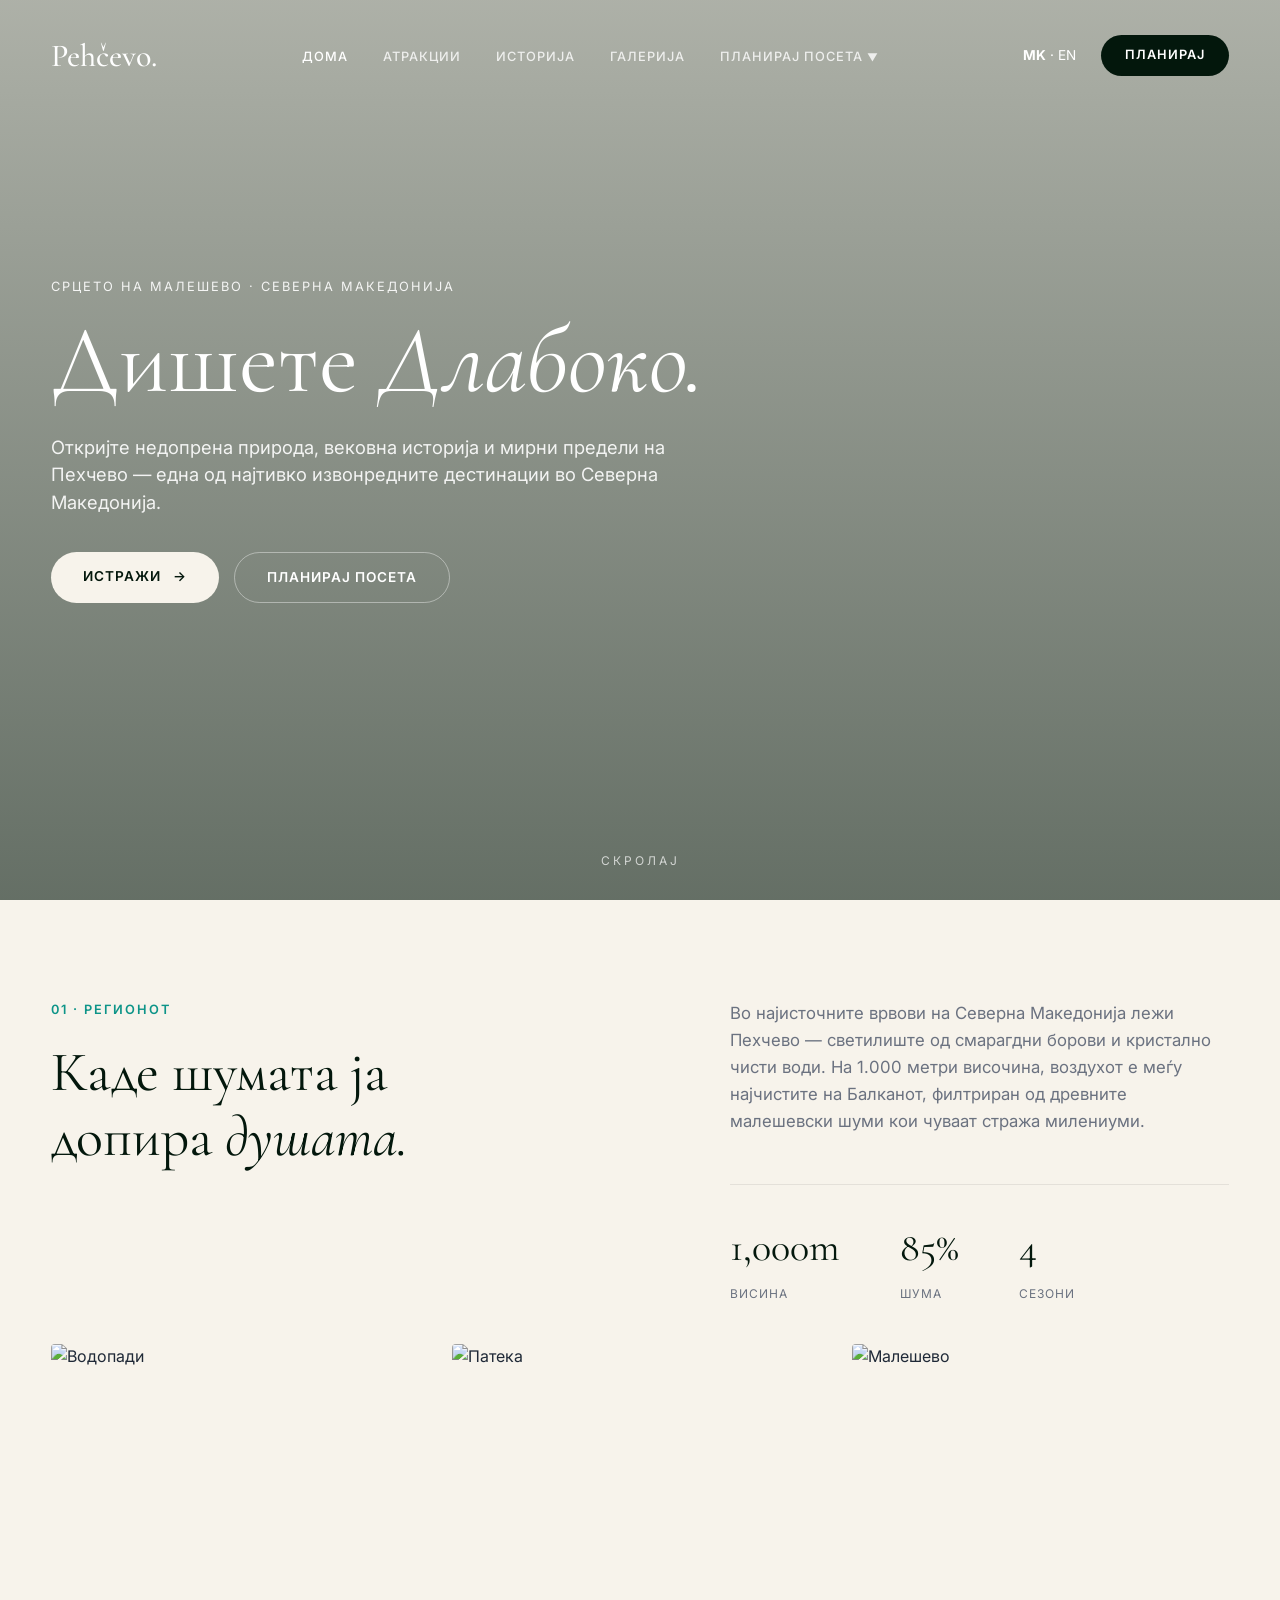
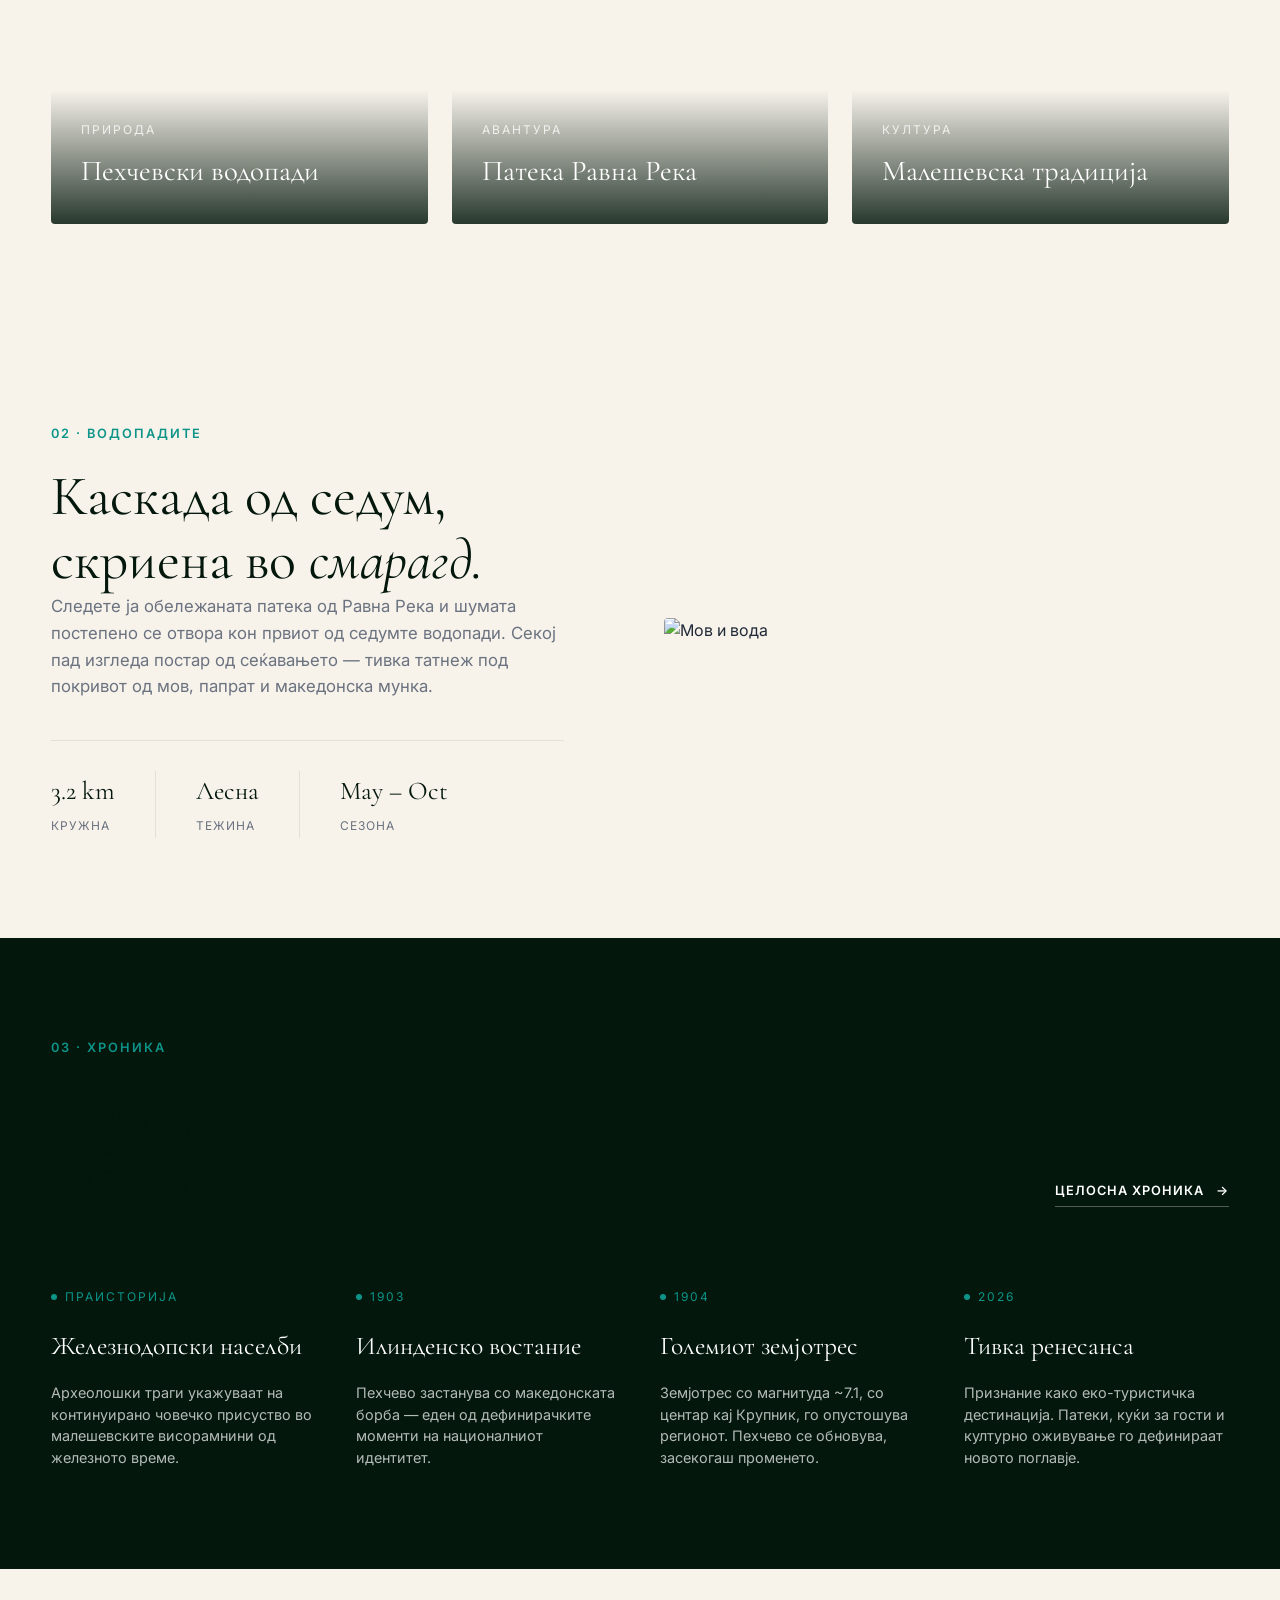
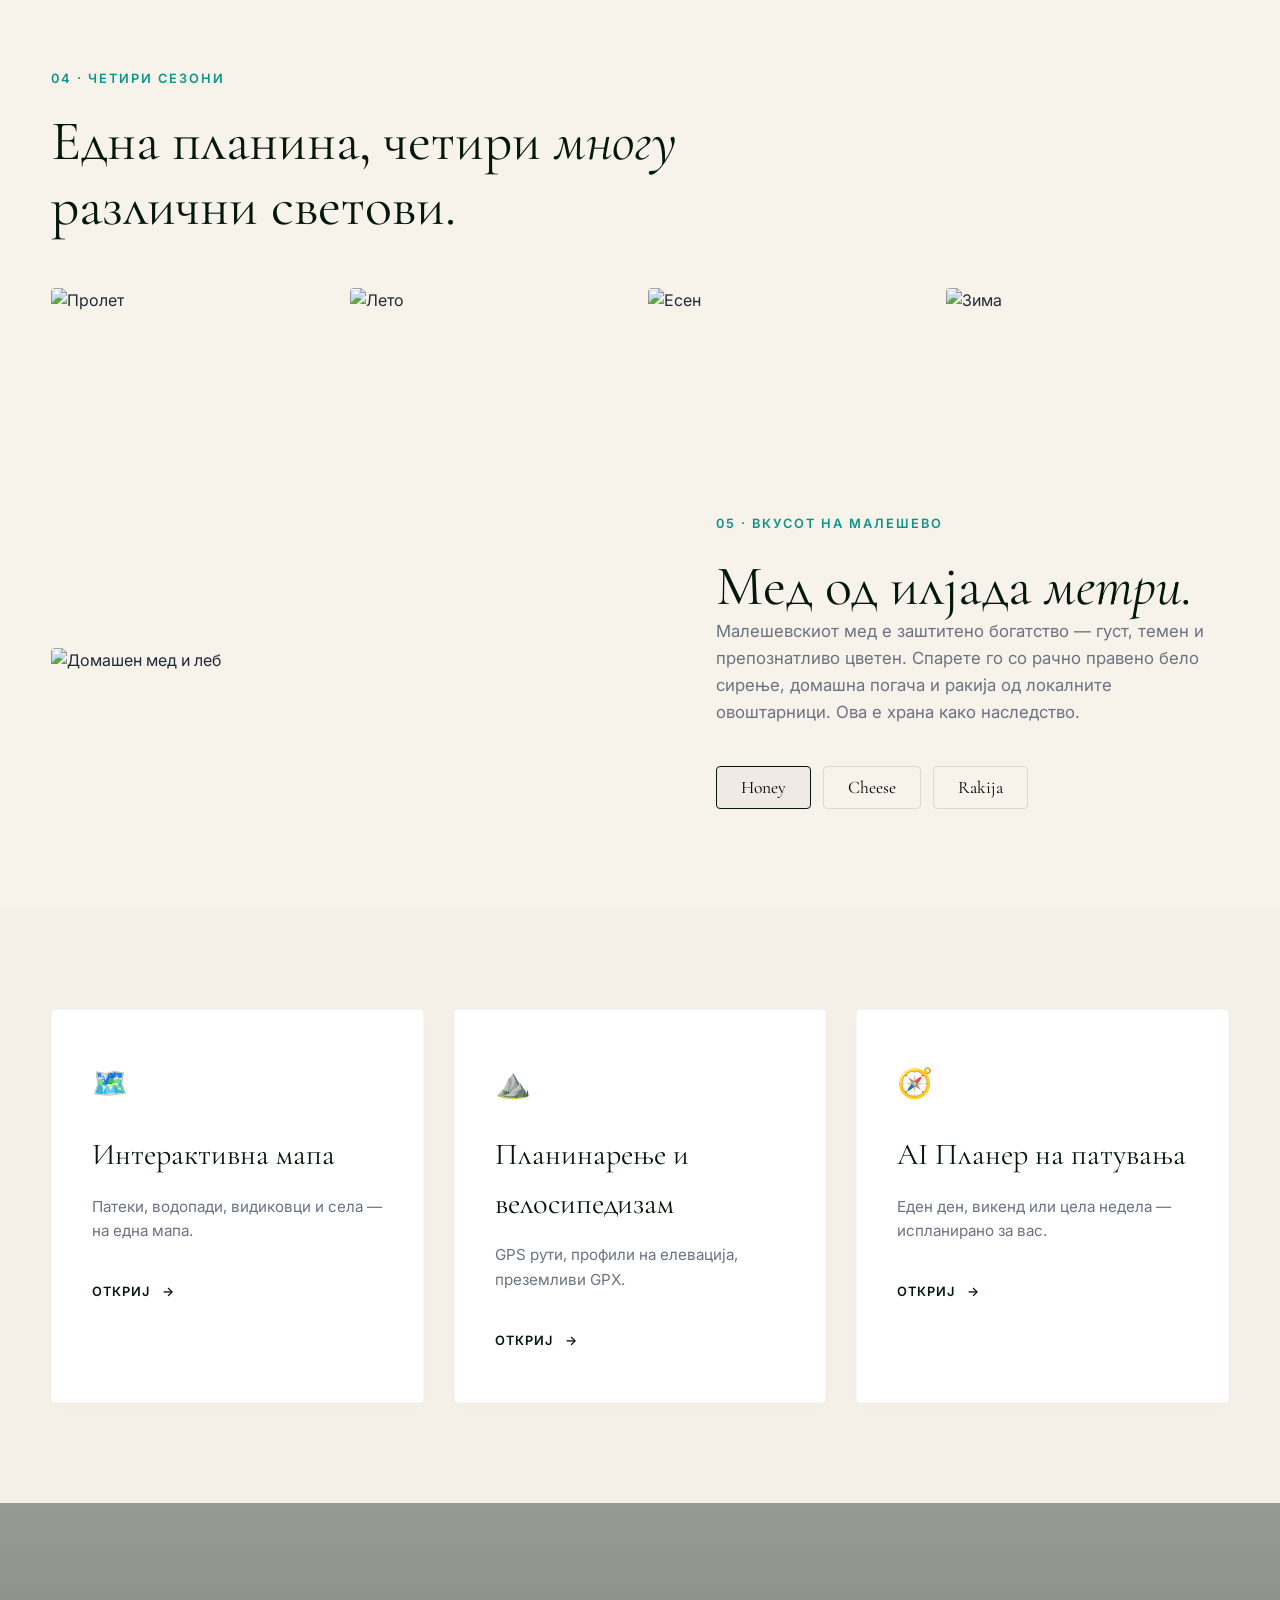
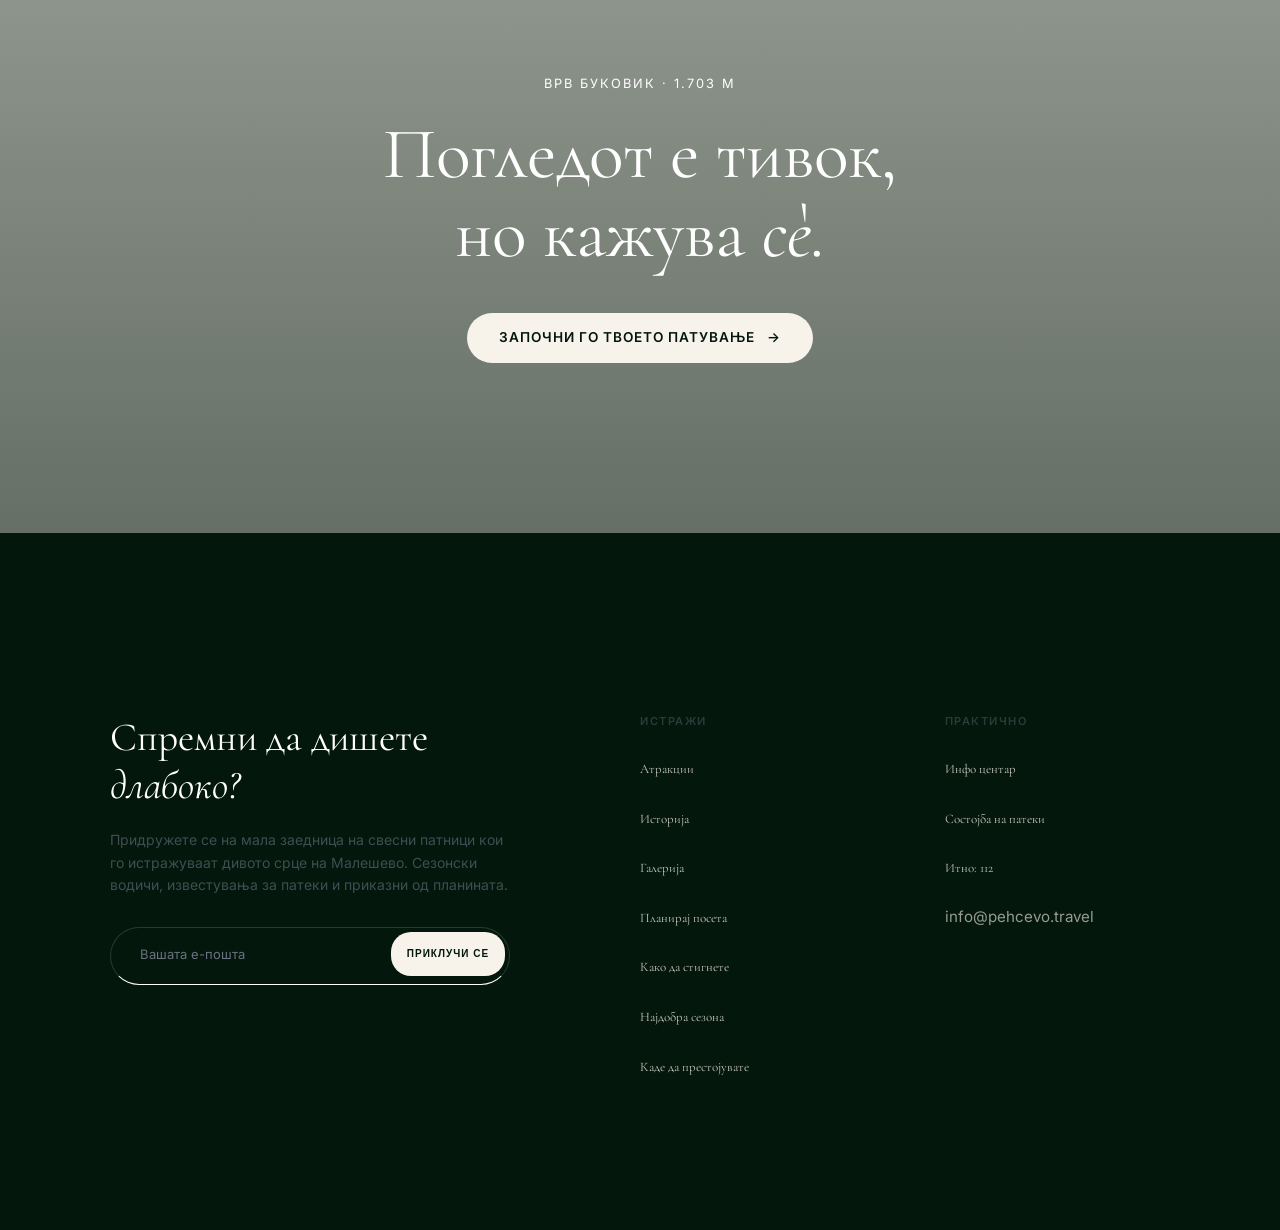
==== commit 0bb2221e: "test1" ====
--- a/index.html
+++ b/index.html
@@ -26,6 +26,27 @@
                 <a href="#" class="btn-nav-cta">ПЛАНИРАЈ</a>
             </div>
         </nav>
+        <!-- Burger копче -->
+<button class="burger-menu-btn" id="burgerBtn">
+  <span></span>
+  <span></span>
+  <span></span>
+</button>
+
+<!-- Fullscreen Мени -->
+<div class="mobile-nav-overlay" id="mobileNav">
+  <button class="close-menu-btn" id="closeBtn">✕</button>
+  <nav class="nav-links-mobile">
+    <a href="#">Home</a>
+    <a href="attractions.html">Attractions</a>
+    <a href="history.html">History</a>
+    <a href="gallery.html">Gallery</a>
+    <a href="visitplan.html">Plan Your Visit</a>
+    <a href="travel.html">Getting There</a>
+    <a href="seasons.html">Best Season</a>
+    <a href="stay.html">Where to Stay</a>
+  </nav>
+</div>
         
         <div class="hero-content">
             <span class="hero-tag">СРЦЕТО НА МАЛЕШЕВО · СЕВЕРНА МАКЕДОНИЈА</span>
--- a/css/style.css
+++ b/css/style.css
@@ -141,6 +141,497 @@
   letter-spacing: 1px;
 }
 
+.hero {
+  height: 100vh;
+  background: linear-gradient(rgba(3, 23, 12, 0.3), rgba(3, 23, 12, 0.6)), url("https://images.unsplash.com/photo-1448375240586-882707db888b?auto=format&fit=crop&w=1920&q=80") center center/cover;
+  display: flex;
+  flex-direction: column;
+  justify-content: space-between;
+  padding: 30px 4%;
+  color: #FFFFFF;
+}
+.hero .navbar {
+  display: flex;
+  justify-content: space-between;
+  align-items: center;
+}
+.hero .navbar .logo {
+  font-family: "Cormorant Garamond", serif;
+  font-size: 2rem;
+  font-weight: 500;
+}
+.hero .navbar .nav-links {
+  display: flex;
+  list-style: none;
+  gap: 35px;
+}
+.hero .navbar .nav-links a {
+  color: #FFFFFF;
+  text-decoration: none;
+  font-size: 0.8rem;
+  letter-spacing: 1px;
+  font-weight: 500;
+  opacity: 0.8;
+}
+.hero .navbar .nav-links a.active, .hero .navbar .nav-links a:hover {
+  opacity: 1;
+}
+.hero .navbar .nav-right {
+  display: flex;
+  align-items: center;
+  gap: 25px;
+  font-size: 0.85rem;
+}
+.hero .navbar .nav-right .btn-nav-cta {
+  background: #03170C;
+  color: #FFFFFF;
+  text-decoration: none;
+  padding: 10px 24px;
+  border-radius: 50px;
+  font-weight: 600;
+  font-size: 0.8rem;
+  letter-spacing: 1px;
+}
+.hero .navbar {
+  /* МОБИЛНА ОПТИМИЗАЦИЈА (Тука ги сечеме десктоп елементите) */
+}
+@media (max-width: 900px) {
+  .hero .navbar .navbar {
+    padding: 20px 4% !important;
+  }
+  .hero .navbar .nav-links,
+  .hero .navbar .nav-right {
+    display: none !important;
+  }
+  .hero .navbar .burger-menu-btn {
+    display: flex !important;
+    margin-left: auto;
+  }
+}
+.hero .navbar {
+  /* ДЕСКТОП - ЗАДОЛЖИТЕЛНО (За да не се појавува бургерот) */
+}
+@media (min-width: 901px) {
+  .hero .navbar .burger-menu-btn {
+    display: none !important;
+  }
+}
+.hero .hero-content {
+  max-width: 680px;
+  margin-top: auto;
+  margin-bottom: auto;
+}
+.hero .hero-content .hero-tag {
+  font-size: 0.8rem;
+  letter-spacing: 2px;
+  opacity: 0.9;
+  display: block;
+  margin-bottom: 15px;
+}
+.hero .hero-content h1 {
+  font-family: "Cormorant Garamond", serif;
+  font-size: 6rem;
+  font-weight: 400;
+  margin-bottom: 25px;
+  line-height: 1;
+}
+.hero .hero-content h1 i {
+  font-style: italic;
+}
+.hero .hero-content .hero-desc {
+  font-size: 1.15rem;
+  opacity: 0.9;
+  margin-bottom: 35px;
+  line-height: 1.5;
+}
+.hero .hero-content .hero-actions {
+  display: flex;
+  gap: 15px;
+}
+.hero .hero-footer {
+  text-align: center;
+  font-size: 0.75rem;
+  letter-spacing: 3px;
+  opacity: 0.7;
+}
+
+.split-layout {
+  display: grid;
+  grid-template-columns: 1.2fr 1fr;
+  gap: 80px;
+  align-items: flex-start;
+  padding-bottom: 40px;
+}
+.split-layout .stats-row {
+  display: flex;
+  gap: 60px;
+  margin-top: 50px;
+  padding-top: 30px;
+  border-top: 1px solid rgba(0, 0, 0, 0.08);
+}
+.split-layout .stats-row .stat-item h3 {
+  font-family: "Cormorant Garamond", serif;
+  font-size: 2.5rem;
+  font-weight: 400;
+  color: #03170C;
+}
+.split-layout .stats-row .stat-item span {
+  font-size: 0.75rem;
+  color: #6B7280;
+  letter-spacing: 1px;
+  display: block;
+  margin-top: 5px;
+}
+
+.section-cards {
+  padding-top: 0;
+}
+.section-cards .cards-container {
+  display: grid;
+  grid-template-columns: repeat(3, 1fr);
+  gap: 24px;
+  padding-top: 0;
+}
+.section-cards .compact-card {
+  position: relative;
+  height: 480px;
+  border-radius: 4px;
+  overflow: hidden;
+}
+.section-cards .compact-card img {
+  width: 100%;
+  height: 100%;
+  -o-object-fit: cover;
+     object-fit: cover;
+  transition: transform 0.6s ease;
+}
+.section-cards .compact-card .card-content {
+  position: absolute;
+  bottom: 0;
+  left: 0;
+  width: 100%;
+  padding: 30px;
+  background: linear-gradient(transparent, rgba(3, 23, 12, 0.85));
+  color: #FFFFFF;
+}
+.section-cards .compact-card .card-content .card-tag {
+  font-size: 0.75rem;
+  letter-spacing: 2px;
+  opacity: 0.8;
+  display: block;
+  margin-bottom: 8px;
+}
+.section-cards .compact-card .card-content h4 {
+  font-family: "Cormorant Garamond", serif;
+  font-size: 1.8rem;
+  font-weight: 400;
+}
+.section-cards .compact-card:hover img {
+  transform: scale(1.04);
+}
+
+.cascade-grid {
+  display: grid;
+  grid-template-columns: 1fr 1.1fr;
+  gap: 100px;
+  align-items: center;
+}
+.cascade-grid .specs-row {
+  display: flex;
+  gap: 40px;
+  margin-top: 40px;
+  padding-top: 30px;
+  border-top: 1px solid rgba(0, 0, 0, 0.08);
+}
+.cascade-grid .specs-row .spec-item {
+  border-right: 1px solid rgba(0, 0, 0, 0.08);
+  padding-right: 40px;
+}
+.cascade-grid .specs-row .spec-item:last-child {
+  border: none;
+}
+.cascade-grid .specs-row .spec-item h4 {
+  font-family: "Cormorant Garamond", serif;
+  font-size: 1.6rem;
+  font-weight: 400;
+  color: #03170C;
+}
+.cascade-grid .specs-row .spec-item span {
+  font-size: 0.75rem;
+  color: #6B7280;
+  letter-spacing: 1px;
+}
+.cascade-grid .cascade-image img {
+  width: 100%;
+  height: 580px;
+  -o-object-fit: cover;
+     object-fit: cover;
+  border-radius: 4px;
+}
+
+.section-chronology {
+  background-color: #03170C;
+  color: #FFFFFF;
+}
+.section-chronology .chronology-header {
+  display: flex;
+  justify-content: space-between;
+  align-items: flex-end;
+  margin-bottom: 80px;
+}
+.section-chronology .chronology-header .btn-timeline-link {
+  color: #FFFFFF;
+  text-decoration: none;
+  font-size: 0.8rem;
+  letter-spacing: 1px;
+  border-bottom: 1px solid rgba(255, 255, 255, 0.3);
+  padding-bottom: 5px;
+  font-weight: 600;
+}
+.section-chronology .chronology-timeline {
+  display: grid;
+  grid-template-columns: repeat(4, 1fr);
+  gap: 40px;
+}
+.section-chronology .chronology-timeline .timeline-column .timeline-tag {
+  font-size: 0.75rem;
+  letter-spacing: 2px;
+  color: #0D9488;
+  display: flex;
+  align-items: center;
+  gap: 8px;
+  margin-bottom: 20px;
+}
+.section-chronology .chronology-timeline .timeline-column .timeline-tag .dot {
+  width: 6px;
+  height: 6px;
+  background-color: #0D9488;
+  border-radius: 50%;
+}
+.section-chronology .chronology-timeline .timeline-column h4 {
+  font-family: "Cormorant Garamond", serif;
+  font-size: 1.6rem;
+  font-weight: 400;
+  margin-bottom: 15px;
+}
+.section-chronology .chronology-timeline .timeline-column p {
+  font-size: 0.9rem;
+  opacity: 0.7;
+  line-height: 1.5;
+}
+
+.section-seasons .seasons-track {
+  display: grid;
+  grid-template-columns: repeat(4, 1fr);
+  gap: 16px;
+  margin-top: 50px;
+}
+.section-seasons .seasons-track .season-img img {
+  width: 100%;
+  height: 380px;
+  -o-object-fit: cover;
+     object-fit: cover;
+  border-radius: 4px;
+}
+
+.section-taste .taste-grid {
+  display: grid;
+  grid-template-columns: 1.1fr 1fr;
+  gap: 100px;
+  align-items: center;
+}
+.section-taste .taste-image img {
+  width: 100%;
+  height: 520px;
+  -o-object-fit: cover;
+     object-fit: cover;
+  border-radius: 4px;
+}
+.section-taste .taste-tabs {
+  display: flex;
+  gap: 12px;
+  margin-top: 40px;
+}
+.section-taste .taste-tabs .tab-btn {
+  background: transparent;
+  border: 1px solid rgba(0, 0, 0, 0.1);
+  padding: 10px 24px;
+  border-radius: 4px;
+  cursor: pointer;
+  font-family: "Cormorant Garamond", serif;
+  font-size: 1.1rem;
+  transition: all 0.3s;
+}
+.section-taste .taste-tabs .tab-btn.active, .section-taste .taste-tabs .tab-btn:hover {
+  background-color: rgba(0, 0, 0, 0.03);
+  border-color: #03170C;
+}
+
+.section-tools {
+  background-color: rgba(0, 0, 0, 0.01);
+}
+.section-tools .tools-grid {
+  display: grid;
+  grid-template-columns: repeat(3, 1fr);
+  gap: 30px;
+}
+.section-tools .tool-card {
+  background-color: #FFFFFF;
+  padding: 50px 40px;
+  border-radius: 4px;
+  border: 1px solid rgba(0, 0, 0, 0.04);
+  box-shadow: 0 4px 20px rgba(0, 0, 0, 0.01);
+}
+.section-tools .tool-card .tool-icon {
+  font-size: 1.8rem;
+  margin-bottom: 25px;
+  color: #0D9488;
+}
+.section-tools .tool-card h3 {
+  font-family: "Cormorant Garamond", serif;
+  font-size: 1.9rem;
+  font-weight: 400;
+  margin-bottom: 15px;
+  color: #03170C;
+}
+.section-tools .tool-card p {
+  font-size: 0.95rem;
+  color: #6B7280;
+  margin-bottom: 35px;
+}
+.section-tools .tool-card .tool-link {
+  color: #03170C;
+  text-decoration: none;
+  font-size: 0.8rem;
+  font-weight: 600;
+  letter-spacing: 1px;
+}
+
+.section-quote-banner {
+  background: linear-gradient(rgba(3, 23, 12, 0.4), rgba(3, 23, 12, 0.6)), url("https://images.unsplash.com/photo-1472214222541-d510753a4907?auto=format&fit=crop&w=1920&q=80") center/cover;
+  height: 70vh;
+  display: flex;
+  align-items: center;
+  justify-content: center;
+  text-align: center;
+  color: #FFFFFF;
+}
+.section-quote-banner .quote-content .quote-tag {
+  font-size: 0.8rem;
+  letter-spacing: 2px;
+  display: block;
+  margin-bottom: 20px;
+}
+.section-quote-banner .quote-content h2 {
+  font-family: "Cormorant Garamond", serif;
+  font-size: 4.5rem;
+  font-weight: 400;
+  line-height: 1.1;
+  margin-bottom: 40px;
+}
+.section-quote-banner .quote-content h2 i {
+  font-style: italic;
+}
+
+.footer {
+  background-color: #020F08;
+  color: #FFFFFF;
+}
+.footer .footer-grid {
+  display: grid;
+  grid-template-columns: 2fr 1fr 1fr;
+  gap: 80px;
+}
+.footer .footer-left h2 {
+  font-family: "Cormorant Garamond", serif;
+  font-size: 3rem;
+  font-weight: 400;
+  line-height: 1.15;
+  margin-bottom: 25px;
+}
+.footer .footer-left h2 i {
+  font-style: italic;
+}
+.footer .footer-left p {
+  font-size: 0.95rem;
+  opacity: 0.6;
+  max-width: 480px;
+  margin-bottom: 40px;
+}
+.footer .footer-left .newsletter-wrap {
+  display: flex;
+  max-width: 450px;
+  border: 1px solid rgba(255, 255, 255, 0.15);
+  border-radius: 50px;
+  padding: 4px;
+}
+.footer .footer-left .newsletter-wrap input {
+  background: transparent;
+  border: none;
+  padding: 14px 25px;
+  color: #FFFFFF;
+  flex: 1;
+  font-size: 0.9rem;
+  outline: none;
+}
+.footer .footer-left .newsletter-wrap input::-moz-placeholder {
+  color: rgba(255, 255, 255, 0.4);
+}
+.footer .footer-left .newsletter-wrap input::placeholder {
+  color: rgba(255, 255, 255, 0.4);
+}
+.footer .footer-left .newsletter-wrap button {
+  background-color: oklch(96.5% 0.012 85deg);
+  color: #03170C;
+  border: none;
+  padding: 0 28px;
+  border-radius: 50px;
+  font-weight: 600;
+  font-size: 0.8rem;
+  letter-spacing: 1px;
+  cursor: pointer;
+}
+.footer .footer-links-col h4 {
+  font-size: 0.8rem;
+  letter-spacing: 2px;
+  opacity: 0.4;
+  margin-bottom: 25px;
+}
+.footer .footer-links-col ul {
+  list-style: none;
+  display: flex;
+  flex-direction: column;
+  gap: 12px;
+}
+.footer .footer-links-col ul a {
+  color: #FFFFFF;
+  text-decoration: none;
+  font-size: 0.95rem;
+  opacity: 0.8;
+  font-family: "Cormorant Garamond", serif;
+  font-size: 1.15rem;
+}
+.footer .footer-links-col ul a:hover {
+  opacity: 1;
+}
+.footer .footer-links-col .email-link {
+  font-family: "Inter", sans-serif !important;
+  font-size: 0.95rem !important;
+  opacity: 0.6;
+}
+
+@media (max-width: 1024px) {
+  .split-layout, .cascade-grid, .taste-grid, .chronology-timeline, .tools-grid, .footer-grid, .section-seasons .seasons-track, .section-cards .cards-container {
+    grid-template-columns: 1fr !important;
+    gap: 40px !important;
+  }
+  .hero h1 {
+    font-size: 4rem !important;
+  }
+  .section-title {
+    font-size: 2.5rem !important;
+  }
+}
 .atrakcii-hero {
   padding-top: 180px;
   padding-bottom: 60px;
@@ -2356,4 +2847,95 @@
     flex: none;
     height: auto !important;
   }
+}
+.burger-menu-btn {
+  display: none;
+  flex-direction: column;
+  justify-content: center;
+  align-items: center;
+  width: 40px;
+  height: 40px;
+  background: none;
+  border: none;
+  cursor: pointer;
+  z-index: 10001;
+}
+.burger-menu-btn span {
+  display: block;
+  width: 25px;
+  height: 2px;
+  background-color: #FFFFFF;
+  margin: 3px 0;
+}
+
+.mobile-nav-overlay {
+  position: fixed;
+  inset: 0;
+  background-color: #03170C;
+  display: flex;
+  flex-direction: column;
+  justify-content: center;
+  align-items: center;
+  z-index: 9999;
+  opacity: 0;
+  visibility: hidden;
+  transition: all 0.3s ease;
+}
+.mobile-nav-overlay.active {
+  opacity: 1;
+  visibility: visible;
+}
+.mobile-nav-overlay .close-menu-btn {
+  position: absolute;
+  top: 30px;
+  right: 5%;
+  color: white;
+  font-size: 30px;
+  background: none;
+  border: none;
+  cursor: pointer;
+}
+.mobile-nav-overlay .nav-links-mobile {
+  display: flex;
+  flex-direction: column;
+  align-items: center;
+  gap: 30px;
+}
+.mobile-nav-overlay .nav-links-mobile a {
+  font-family: "Cormorant Garamond", serif;
+  font-size: 40px;
+  color: #ede0cc;
+  text-decoration: none;
+}
+
+@media (max-width: 900px) {
+  .navbar {
+    display: flex;
+    justify-content: space-between;
+    align-items: center;
+    width: 100%;
+    padding: 20px 4% !important;
+    position: fixed;
+    top: 0;
+    left: 0;
+    z-index: 10000;
+  }
+  .burger-menu-btn {
+    display: flex !important;
+    margin-left: auto;
+    margin-right: 0;
+    position: static;
+  }
+  .logo {
+    position: static;
+  }
+}
+@media (max-width: 900px) {
+  .mobile-nav-overlay.active + .navbar .burger-menu-btn {
+    opacity: 0;
+    pointer-events: none;
+  }
+  .mobile-nav-overlay {
+    z-index: 20000;
+  }
 }/*# sourceMappingURL=style.css.map */
